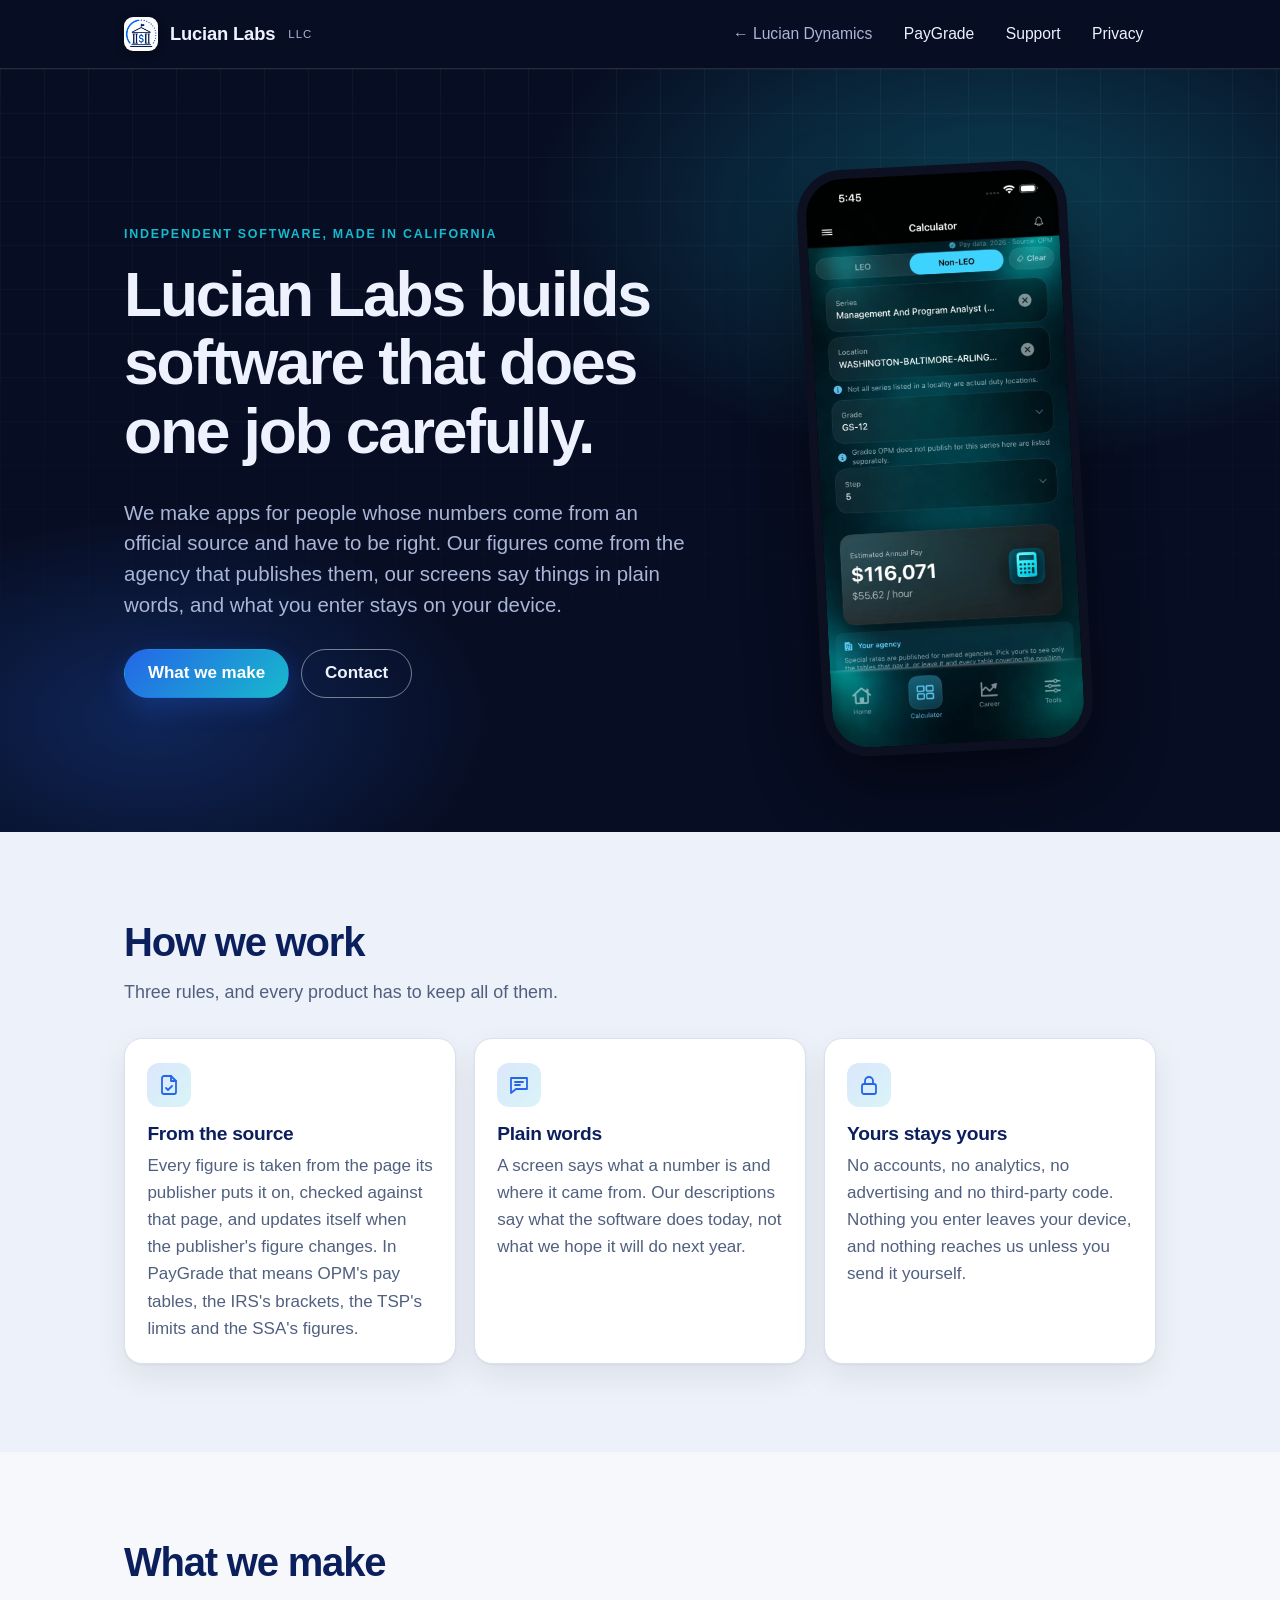
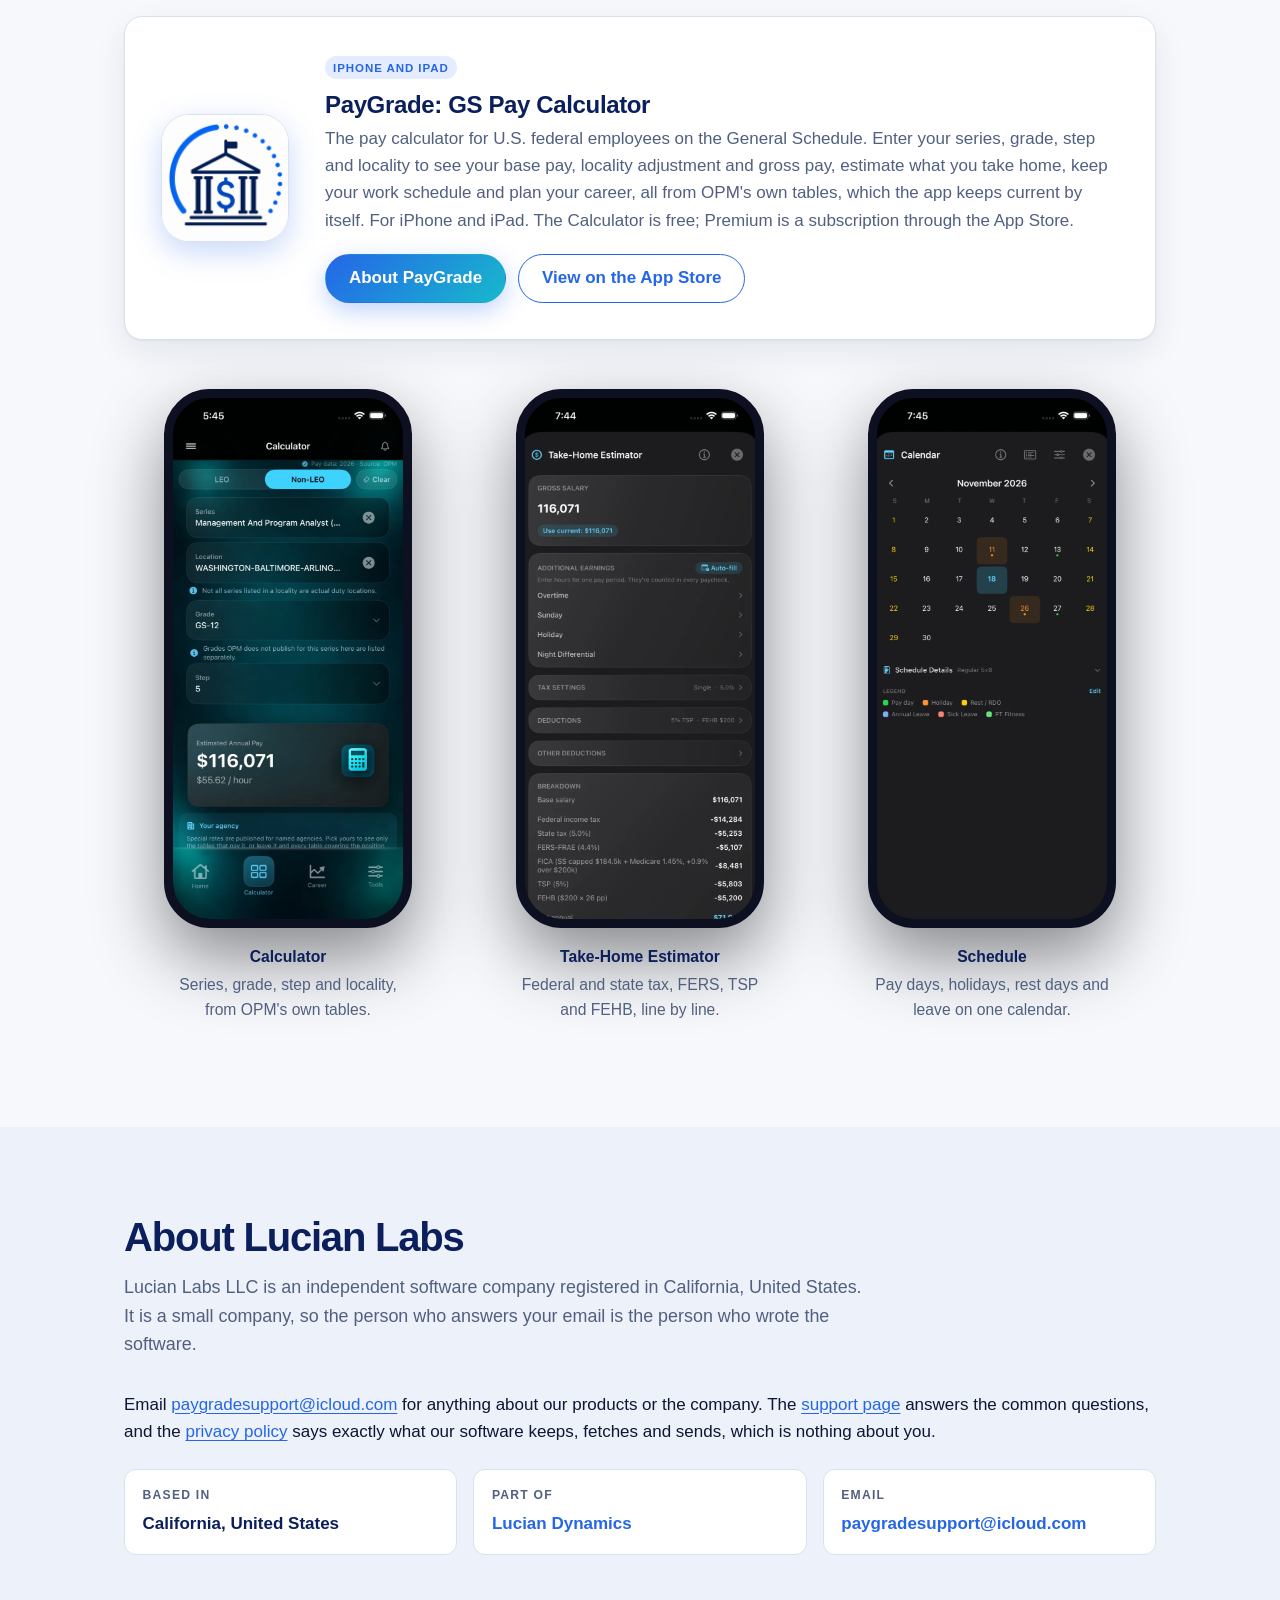
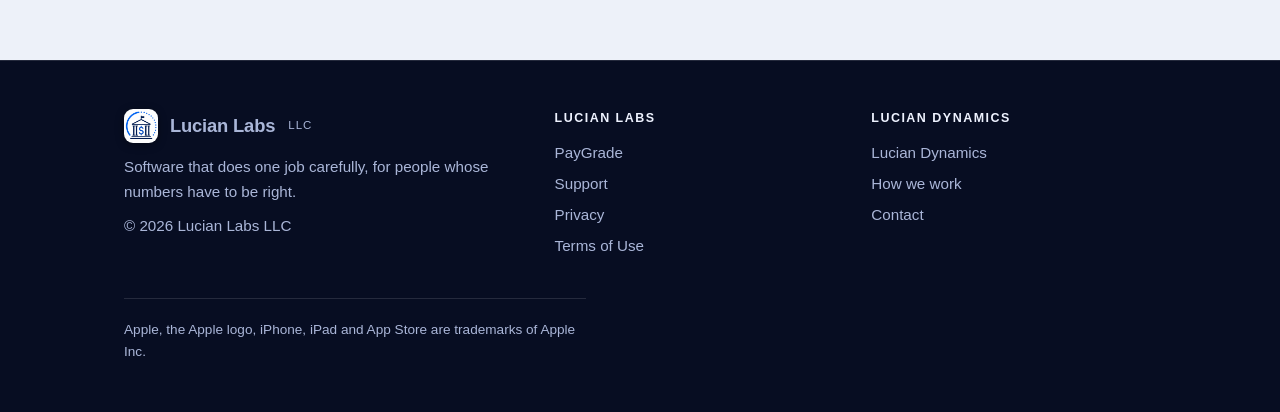
==== labs/index.html @ cf784f0d "The redesign, with the wording of the shipped app The site's new look from the PayGrade repository's" ====
<!doctype html>
<html lang="en">
<head>
<meta charset="utf-8">
<meta name="viewport" content="width=device-width, initial-scale=1">
<title>Lucian Labs LLC</title>
<meta name="description" content="Lucian Labs LLC is a small independent software company in California. It builds software that takes its figures from the source, says things in plain words, and keeps your data on your device. Its first app is PayGrade, the GS pay calculator for U.S. federal employees.">
<meta name="color-scheme" content="light dark">
<meta name="theme-color" content="#070d22">
<link rel="stylesheet" href="../site.css">
<link rel="icon" href="favicon-64.png" type="image/png" sizes="64x64">
<link rel="apple-touch-icon" href="apple-touch-icon.png">
</head>
<body>
<a class="skip" href="#main">Skip to content</a>

<header class="site-header">
  <div class="wrap">
    <a class="wordmark" href="./" aria-current="page">
      <img class="mark" src="paygrade-icon-512.png" width="34" height="34" alt="">
      Lucian Labs <small>LLC</small>
    </a>
    <nav class="site-nav" aria-label="Site">
      <a class="up" href="../">Lucian Dynamics</a>
      <a href="paygrade.html">PayGrade</a>
      <a href="support.html">Support</a>
      <a href="privacy.html">Privacy</a>
    </nav>
  </div>
</header>

<main id="main">

  <section class="band hero">
    <div class="wrap split">
      <div>
        <span class="eyebrow">Independent software, made in California</span>
        <h1>Lucian Labs builds software that does one job carefully.</h1>
        <p class="lead">We make apps for people whose numbers come from an official source and have to be right. Our figures come from the agency that publishes them, our screens say things in plain words, and what you enter stays on your device.</p>
        <div class="actions">
          <a class="button" href="#products">What we make</a>
          <a class="button secondary" href="#contact">Contact</a>
        </div>
      </div>
      <div class="visual">
        <div class="phone"><img src="shots/calculator.webp" width="720" height="1564" alt="PayGrade's Calculator on an iPhone: a Management and Program Analyst position, GS-12 step 5, in the Washington-Baltimore-Arlington locality, with an estimated annual pay of $116,071 and $55.62 an hour."></div>
      </div>
    </div>
  </section>

  <section class="section alt" id="how">
    <div class="wrap">
      <div class="section-head">
        <h2>How we work</h2>
        <p>Three rules, and every product has to keep all of them.</p>
      </div>
      <div class="grid three">
        <article class="card">
          <div class="icon"><svg viewBox="0 0 24 24" aria-hidden="true"><path d="M14 3H7a2 2 0 0 0-2 2v14a2 2 0 0 0 2 2h10a2 2 0 0 0 2-2V8z"/><path d="M14 3v5h5"/><path d="m9 15 2 2 4-4"/></svg></div>
          <h3>From the source</h3>
          <p>Every figure is taken from the page its publisher puts it on, checked against that page, and updates itself when the publisher's figure changes. In PayGrade that means OPM's pay tables, the IRS's brackets, the TSP's limits and the SSA's figures.</p>
        </article>
        <article class="card">
          <div class="icon"><svg viewBox="0 0 24 24" aria-hidden="true"><path d="M4 5h16v11H9l-5 4z"/><path d="M8 9h8M8 12h5"/></svg></div>
          <h3>Plain words</h3>
          <p>A screen says what a number is and where it came from. Our descriptions say what the software does today, not what we hope it will do next year.</p>
        </article>
        <article class="card">
          <div class="icon"><svg viewBox="0 0 24 24" aria-hidden="true"><rect x="5" y="11" width="14" height="10" rx="2"/><path d="M8 11V8a4 4 0 0 1 8 0v3"/></svg></div>
          <h3>Yours stays yours</h3>
          <p>No accounts, no analytics, no advertising and no third-party code. Nothing you enter leaves your device, and nothing reaches us unless you send it yourself.</p>
        </article>
      </div>
    </div>
  </section>

  <section class="section" id="products">
    <div class="wrap">
      <div class="section-head">
        <h2>What we make</h2>
      </div>
      <article class="product">
        <img src="paygrade-icon-512.png" width="128" height="128" alt="The PayGrade app icon: a columned building with a dollar sign inside a blue arc.">
        <div>
          <span class="tag">iPhone and iPad</span>
          <h3>PayGrade: GS Pay Calculator</h3>
          <p>The pay calculator for U.S. federal employees on the General Schedule. Enter your series, grade, step and locality to see your base pay, locality adjustment and gross pay, estimate what you take home, keep your work schedule and plan your career, all from OPM's own tables, which the app keeps current by itself. For iPhone and iPad. The Calculator is free; Premium is a subscription through the App Store.</p>
          <div class="actions">
            <a class="button" href="paygrade.html">About PayGrade</a>
            <a class="button secondary" href="https://apps.apple.com/app/id6770016239">View on the App Store</a>
          </div>
        </div>
      </article>
      <div class="gallery">
        <figure class="shot">
          <div class="phone"><img src="shots/calculator.webp" width="720" height="1564" loading="lazy" alt="The Calculator screen: series, location, grade and step, and the estimated annual pay."></div>
          <figcaption><b>Calculator</b> Series, grade, step and locality, from OPM's own tables.</figcaption>
        </figure>
        <figure class="shot">
          <div class="phone"><img src="shots/takehome.webp" width="720" height="1564" loading="lazy" alt="The Take-Home Estimator: gross salary, additional earnings, tax settings, deductions and the breakdown of federal tax, state tax, FERS, FICA, TSP and FEHB."></div>
          <figcaption><b>Take-Home Estimator</b> Federal and state tax, FERS, TSP and FEHB, line by line.</figcaption>
        </figure>
        <figure class="shot">
          <div class="phone"><img src="shots/schedule.webp" width="720" height="1564" loading="lazy" alt="The Schedule calendar for November 2026 with pay days, holidays and rest days marked, and the legend below it."></div>
          <figcaption><b>Schedule</b> Pay days, holidays, rest days and leave on one calendar.</figcaption>
        </figure>
      </div>
    </div>
  </section>

  <section class="section alt" id="contact">
    <div class="wrap">
      <div class="section-head">
        <h2>About Lucian Labs</h2>
        <p>Lucian Labs LLC is an independent software company registered in California, United States. It is a small company, so the person who answers your email is the person who wrote the software.</p>
      </div>
      <p>Email <a href="mailto:paygradesupport@icloud.com">paygradesupport@icloud.com</a> for anything about our products or the company. The <a href="support.html">support page</a> answers the common questions, and the <a href="privacy.html">privacy policy</a> says exactly what our software keeps, fetches and sends, which is nothing about you.</p>
      <dl class="facts">
        <div><dt>Based in</dt><dd>California, United States</dd></div>
        <div><dt>Part of</dt><dd><a href="../">Lucian Dynamics</a></dd></div>
        <div><dt>Email</dt><dd><a href="mailto:paygradesupport@icloud.com">paygradesupport@icloud.com</a></dd></div>
      </dl>
    </div>
  </section>

</main>

<footer class="site-footer">
  <div class="wrap">
    <div class="cols">
      <div>
        <a class="wordmark" href="./">
          <img class="mark" src="paygrade-icon-512.png" width="34" height="34" alt="">
          Lucian Labs <small>LLC</small>
        </a>
        <p>Software that does one job carefully, for people whose numbers have to be right.</p>
        <p>© 2026 Lucian Labs LLC</p>
      </div>
      <div>
        <h4>Lucian Labs</h4>
        <nav aria-label="Lucian Labs">
          <a href="paygrade.html">PayGrade</a>
          <a href="support.html">Support</a>
          <a href="privacy.html">Privacy</a>
          <a href="https://sites.google.com/view/paygrade-terms">Terms of Use</a>
        </nav>
      </div>
      <div>
        <h4>Lucian Dynamics</h4>
        <nav aria-label="Lucian Dynamics">
          <a href="../">Lucian Dynamics</a>
          <a href="../#how">How we work</a>
          <a href="../#contact">Contact</a>
        </nav>
      </div>
    </div>
    <p class="legal">Apple, the Apple logo, iPhone, iPad and App Store are trademarks of Apple Inc.</p>
  </div>
</footer>
</body>
</html>
---- site.css ----
/* Lucian Dynamics / Lucian Labs LLC — the one stylesheet for the whole site:
   the Lucian Dynamics page at the root and the Lucian Labs pages under labs/.

   Plain CSS, no build step, no scripts, no fonts or anything else loaded from
   another server (the privacy page promises that). The look follows the app:
   deep navy with a teal glow for the brand band, clean cool-white pages below
   it, the same navy and electric blue as the PayGrade icon for the accents.
   Light and dark through prefers-color-scheme; the brand band is dark in both. */

:root {
  color-scheme: light dark;
  --bg: #f6f8fc;
  --bg-2: #edf1f9;
  --card: #ffffff;
  --ink: #0d1733;
  --ink-2: #51607f;
  --line: #d9e1ef;
  --brand: #0b1f5c;
  --accent: #2566e8;
  --accent-2: #17b9cc;
  --accent-ink: #ffffff;
  --band: #070d22;
  --band-ink: #eef2ff;
  --band-muted: #aab6d8;
  --band-line: rgba(255, 255, 255, .12);
  --shadow: 0 1px 2px rgba(13, 23, 51, .05), 0 12px 32px rgba(13, 23, 51, .08);
  --shadow-lift: 0 2px 4px rgba(13, 23, 51, .06), 0 22px 48px rgba(13, 23, 51, .14);
  --max: 68rem;
  --radius: 18px;
  --radius-s: 12px;
}

@media (prefers-color-scheme: dark) {
  :root {
    --bg: #070b19;
    --bg-2: #0d1328;
    --card: #111a33;
    --ink: #e8edf9;
    --ink-2: #a6b1cf;
    --line: #223052;
    --brand: #e6ecff;
    --accent: #7fb0ff;
    --accent-2: #3fd8ea;
    --accent-ink: #061030;
    --shadow: none;
    --shadow-lift: 0 22px 48px rgba(0, 0, 0, .45);
  }
}

*, *::before, *::after { box-sizing: border-box; }

html { -webkit-text-size-adjust: 100%; }

body {
  margin: 0;
  background: var(--bg);
  color: var(--ink);
  font: 17px/1.6 -apple-system, BlinkMacSystemFont, "SF Pro Text", "Segoe UI", Roboto, Helvetica, Arial, sans-serif;
  font-variant-numeric: tabular-nums;
}

a { color: var(--accent); text-decoration-thickness: 1px; text-underline-offset: 3px; }
a:hover { text-decoration-thickness: 2px; }
:focus-visible { outline: 3px solid var(--accent-2); outline-offset: 3px; border-radius: 4px; }

img, svg { max-width: 100%; height: auto; display: block; }

h1, h2, h3 { color: var(--brand); line-height: 1.1; margin: 0 0 .5em; text-wrap: balance; }
h1 { font-size: clamp(2.3rem, 5.6vw, 3.9rem); font-weight: 800; letter-spacing: -0.035em; }
h2 { font-size: clamp(1.7rem, 3.6vw, 2.5rem); font-weight: 800; letter-spacing: -0.03em; }
h3 { font-size: 1.2rem; font-weight: 700; letter-spacing: -0.015em; }
p, ul, ol { margin: 0 0 1em; }
ul, ol { padding-left: 1.25em; }
li + li { margin-top: .4em; }

.wrap { max-width: var(--max); margin: 0 auto; padding-left: max(16px, env(safe-area-inset-left, 0px)); padding-right: max(16px, env(safe-area-inset-right, 0px)); }
@media (min-width: 760px) { .wrap { padding-left: 28px; padding-right: 28px; } }

.skip {
  position: absolute; left: -999px; top: 8px; z-index: 20;
  background: var(--accent); color: var(--accent-ink); padding: .5em .9em; border-radius: 8px;
}
.skip:focus { left: 16px; }

/* ---------- Header: the mark, the wordmark, the nav ---------- */
.site-header {
  background: var(--band); color: var(--band-ink);
  border-bottom: 1px solid var(--band-line);
}
/* Sticky only where it fits on one line; on a phone it wraps to three rows
   and would eat a third of the screen. */
@media (min-width: 760px) { .site-header { position: sticky; top: 0; z-index: 10; } }
.site-header .wrap {
  display: flex; align-items: center; justify-content: space-between; flex-wrap: wrap;
  gap: .5rem 1.5rem; min-height: 68px; padding-top: 10px; padding-bottom: 10px;
}
.wordmark {
  display: inline-flex; align-items: center; gap: .65em;
  color: var(--band-ink); text-decoration: none; font-weight: 700; font-size: 1.15rem; letter-spacing: -0.01em;
}
.wordmark .mark { width: 34px; height: 34px; flex: none; border-radius: 9px; box-shadow: 0 2px 8px rgba(0, 0, 0, .35); }
.wordmark small { font-weight: 500; font-size: .72rem; color: var(--band-muted); letter-spacing: .08em; text-transform: uppercase; margin-left: .1em; }
.site-nav { display: flex; flex-wrap: wrap; gap: .25rem .4rem; }
.site-nav a {
  color: var(--band-ink); text-decoration: none; font-weight: 500; font-size: .98rem;
  padding: .4em .8em; border-radius: 999px;
}
.site-nav a:hover { background: rgba(255, 255, 255, .08); }
.site-nav a[aria-current="page"] { background: rgba(255, 255, 255, .12); }
/* The way back up from the Lucian Labs pages to the Lucian Dynamics page:
   first in the nav, muted, with an arrow so it reads as "up", not a page. */
.site-nav a.up { color: var(--band-muted); }
.site-nav a.up::before { content: "\2190\00a0"; }
.site-nav a.up:hover { color: var(--band-ink); }

/* ---------- The brand band: hero and page headers ---------- */
.band {
  position: relative; overflow: hidden; isolation: isolate;
  background:
    radial-gradient(60% 55% at 78% 18%, rgba(23, 185, 204, .30), transparent 62%),
    radial-gradient(45% 45% at 12% 85%, rgba(37, 102, 232, .28), transparent 60%),
    var(--band);
  color: var(--band-ink);
}
/* A fine engineering grid, fading towards the bottom, so the band reads as a
   drafting surface rather than a flat colour. */
.band::before {
  content: ""; position: absolute; inset: 0; z-index: -1; pointer-events: none;
  background-image:
    linear-gradient(rgba(255, 255, 255, .045) 1px, transparent 1px),
    linear-gradient(90deg, rgba(255, 255, 255, .045) 1px, transparent 1px);
  background-size: 44px 44px;
  -webkit-mask-image: linear-gradient(to bottom, rgba(0, 0, 0, .9), transparent 92%);
  mask-image: linear-gradient(to bottom, rgba(0, 0, 0, .9), transparent 92%);
}
.band h1, .band h2 { color: var(--band-ink); }
.band .eyebrow { color: var(--accent-2); }
.band p.lead { color: var(--band-muted); }
.band a:not(.button) { color: var(--band-ink); }

.hero { padding: clamp(3rem, 8vw, 6rem) 0 clamp(2.5rem, 7vw, 5rem); }
.hero .wrap { display: grid; gap: 2.5rem; align-items: center; }
@media (min-width: 860px) { .hero .wrap.split { grid-template-columns: minmax(0, 1.15fr) minmax(0, .85fr); } }
.hero h1 { max-width: 14em; }
.hero p.lead { font-size: clamp(1.1rem, 1.6vw, 1.3rem); max-width: 34em; line-height: 1.5; }
.hero .visual { justify-self: center; width: 100%; max-width: 420px; }

.eyebrow {
  display: inline-block; font-size: .78rem; font-weight: 700; letter-spacing: .14em; text-transform: uppercase;
  color: var(--accent); margin-bottom: 1rem;
}

/* A page header for the long-form pages: title and dateline on the band. */
.page-head { padding: clamp(2.5rem, 6vw, 4rem) 0 clamp(2rem, 5vw, 3rem); }
.page-head h1 { margin-bottom: .3em; }
.page-head .dateline { color: var(--band-muted); margin: 0; font-size: 1.05rem; }

/* ---------- Buttons ---------- */
.actions { display: flex; flex-wrap: wrap; gap: .75rem; margin-top: 1.75rem; }
.button {
  display: inline-flex; align-items: center; gap: .5em;
  padding: .8em 1.35em; border-radius: 999px; font-weight: 600; text-decoration: none; line-height: 1.2;
  background: linear-gradient(135deg, var(--accent), var(--accent-2)); color: #ffffff; border: 1px solid transparent;
  box-shadow: 0 8px 24px rgba(37, 102, 232, .28);
}
.button:hover { filter: brightness(1.07); }
.button.secondary { background: transparent; color: var(--accent); border-color: currentColor; box-shadow: none; }
.band .button.secondary { color: var(--band-ink); border-color: rgba(255, 255, 255, .45); }
.band .button.secondary:hover { background: rgba(255, 255, 255, .08); }
@media (prefers-color-scheme: dark) {
  .button { color: #061030; }
}

/* ---------- Sections ---------- */
.section { padding: clamp(3rem, 7vw, 5.5rem) 0; }
.section.alt { background: var(--bg-2); }
.section > .wrap > p.intro { color: var(--ink-2); max-width: 40em; font-size: 1.12rem; margin-bottom: 0; }
.section-head { max-width: 44em; margin-bottom: 2rem; }
.section-head h2 { margin-bottom: .35em; }
.section-head p { color: var(--ink-2); font-size: 1.12rem; margin: 0; }

.grid { display: grid; gap: 1.1rem; margin-top: 2rem; }
@media (min-width: 640px) { .grid { grid-template-columns: repeat(2, minmax(0, 1fr)); } }
/* Four feature cards carry long lists, so they sit two by two until the
   screen is wide enough for four columns of readable text. */
@media (min-width: 1280px) { .grid.four { grid-template-columns: repeat(4, minmax(0, 1fr)); } }
@media (min-width: 900px) { .grid.three { grid-template-columns: repeat(3, minmax(0, 1fr)); } }

.card {
  min-width: 0;
  background: var(--card); border: 1px solid var(--line); border-radius: var(--radius);
  padding: 1.5rem 1.4rem 1.3rem; box-shadow: var(--shadow);
}
@media (prefers-reduced-motion: no-preference) {
  .card, .product, .shot { transition: transform .25s ease, box-shadow .25s ease; }
  .card:hover { transform: translateY(-3px); box-shadow: var(--shadow-lift); }
}
.card h3 { margin-bottom: .45rem; }
.card p:last-child { margin-bottom: 0; color: var(--ink-2); }
.card ul { margin-bottom: 0; color: var(--ink-2); padding-left: 1.1em; }
.card .tag, .product .tag {
  display: inline-block; font-size: .72rem; font-weight: 700; letter-spacing: .08em; text-transform: uppercase;
  color: var(--accent); background: color-mix(in srgb, var(--accent) 12%, transparent);
  border-radius: 999px; padding: .2em .7em; margin-bottom: .8rem;
}
/* An icon in a tinted square at the top of a card. */
.icon {
  width: 44px; height: 44px; border-radius: 12px; display: grid; place-items: center; margin-bottom: 1rem;
  background: linear-gradient(135deg, color-mix(in srgb, var(--accent) 16%, transparent), color-mix(in srgb, var(--accent-2) 16%, transparent));
  color: var(--accent);
}
.icon svg { width: 24px; height: 24px; stroke: currentColor; fill: none; stroke-width: 1.8; stroke-linecap: round; stroke-linejoin: round; }

/* A line of the company, or a product, as a card */
.product {
  display: grid; gap: 1.5rem; align-items: center; margin-top: 2rem;
  background: var(--card); border: 1px solid var(--line); border-radius: var(--radius);
  padding: clamp(1.5rem, 3vw, 2.25rem); box-shadow: var(--shadow);
}
@media (min-width: 700px) { .product { grid-template-columns: auto minmax(0, 1fr); gap: 2.25rem; } }
.product > img, .product .mark-lg {
  width: 128px; height: 128px; border-radius: 28px; justify-self: center;
  box-shadow: 0 10px 30px rgba(37, 102, 232, .25);
}
.product > img { border: 1px solid var(--line); }
.product .mark-lg { display: grid; place-items: center; background: var(--brand); color: var(--bg); }
.product .mark-lg svg { width: 72px; height: 72px; }
.product h3 { font-size: 1.5rem; margin-bottom: .4rem; }
.product p { color: var(--ink-2); }
.product .actions { margin-top: 1.25rem; }

.two { display: grid; gap: 1.1rem; margin-top: 2rem; }
@media (min-width: 760px) { .two { grid-template-columns: 1fr 1fr; } }
/* Lists that read as checked points */
.checks { list-style: none; padding: 0; margin: 0; }
.checks li { position: relative; padding-left: 1.7em; }
.checks li::before {
  content: ""; position: absolute; left: 0; top: .42em; width: 1.05em; height: 1.05em; border-radius: 50%;
  background: color-mix(in srgb, var(--accent-2) 22%, transparent);
  -webkit-mask: none;
}
.checks li::after {
  content: ""; position: absolute; left: .3em; top: .62em; width: .4em; height: .22em;
  border-left: 2px solid var(--accent); border-bottom: 2px solid var(--accent); transform: rotate(-45deg);
}

.note {
  border-left: 3px solid var(--accent-2); padding: .8rem 1.1rem; background: var(--card);
  border: 1px solid var(--line); border-left-width: 3px; border-left-color: var(--accent-2);
  border-radius: var(--radius-s); color: var(--ink-2); margin: 1.5rem 0 0;
}

/* ---------- The phone frames and the screenshot gallery ---------- */
.phone {
  width: 100%; max-width: 300px; aspect-ratio: 1320 / 2868; margin: 0 auto;
  border-radius: 46px; border: 9px solid #0c1020; background: #000; overflow: hidden;
  box-shadow: 0 30px 70px rgba(0, 0, 0, .45), inset 0 0 0 1px rgba(255, 255, 255, .08);
}
.phone img { width: 100%; height: 100%; object-fit: cover; object-position: top; }
.hero .phone { max-width: 270px; }
@media (min-width: 860px) { .hero .phone { transform: rotate(-3deg); } }
.hero .app-icon { width: 72px; height: 72px; border-radius: 16px; margin-bottom: 1.25rem; box-shadow: 0 10px 30px rgba(0, 0, 0, .35); }
.gallery { display: grid; gap: 1.5rem; margin-top: 2rem; }
@media (min-width: 700px) { .gallery { grid-template-columns: repeat(3, minmax(0, 1fr)); } }
.shot { text-align: center; }
.shot .phone { max-width: 260px; }
.shot figcaption { margin-top: 1rem; color: var(--ink-2); font-size: .98rem; }
.shot figcaption b { display: block; color: var(--brand); font-weight: 700; margin-bottom: .15rem; }

/* The orbit drawing on the Lucian Dynamics page. */
.orbit { width: 100%; max-width: 380px; margin: 0 auto; }
@media (prefers-reduced-motion: no-preference) {
  .orbit .spin { transform-origin: 160px 160px; animation: spin 90s linear infinite; }
  .orbit .spin-2 { transform-origin: 160px 160px; animation: spin 140s linear infinite reverse; }
  @keyframes spin { to { transform: rotate(360deg); } }
}

/* A row of plain facts (the About block). */
.facts { display: grid; gap: 1rem; margin-top: 1.5rem; }
@media (min-width: 640px) { .facts { grid-template-columns: repeat(3, minmax(0, 1fr)); } }
.facts div { background: var(--card); border: 1px solid var(--line); border-radius: var(--radius-s); padding: 1rem 1.1rem; min-width: 0; }
.facts dt { font-size: .76rem; font-weight: 700; letter-spacing: .1em; text-transform: uppercase; color: var(--ink-2); }
.facts dd { margin: .3rem 0 0; font-weight: 600; color: var(--brand); overflow-wrap: anywhere; }
.facts dd a { color: var(--accent); text-decoration: none; }
.facts dd a:hover { text-decoration: underline; }

/* A closing call to action on the band. */
.cta { padding: clamp(3rem, 7vw, 5rem) 0; text-align: center; }
.cta h2 { max-width: 18em; margin: 0 auto .5em; }
.cta p { color: var(--band-muted); max-width: 36em; margin: 0 auto; font-size: 1.1rem; }
.cta .actions { justify-content: center; }

/* ---------- Long-form pages ---------- */
.prose { max-width: 46em; padding-top: clamp(2rem, 5vw, 3.5rem); padding-bottom: clamp(2.5rem, 6vw, 4.5rem); }
.prose > p:first-child { font-size: 1.08rem; }
.prose h2 { font-size: 1.45rem; margin-top: 2.5rem; padding-top: 1.75rem; border-top: 1px solid var(--line); }
.prose h3 { margin-top: 1.5rem; }
.prose summary { cursor: pointer; font-weight: 600; color: var(--brand); padding: .6em 2em .6em 0; position: relative; list-style: none; }
.prose summary::-webkit-details-marker { display: none; }
.prose summary::after {
  content: ""; position: absolute; right: .4em; top: 50%; width: .55em; height: .55em;
  border-right: 2px solid var(--accent); border-bottom: 2px solid var(--accent);
  transform: translateY(-70%) rotate(45deg); transition: transform .2s ease;
}
.prose details[open] summary::after { transform: translateY(-30%) rotate(225deg); }
.prose details { border-bottom: 1px solid var(--line); padding: .15em 0 .5em; }
.prose details p { color: var(--ink-2); }
.prose details p:last-child { margin-bottom: .5em; }
.prose code { font-size: .92em; background: var(--bg-2); padding: .1em .35em; border-radius: 6px; }
.prose ul li, .prose ol li { color: var(--ink); }
.toc {
  background: var(--card); border: 1px solid var(--line); border-radius: var(--radius); box-shadow: var(--shadow);
  padding: 1.1rem 1.4rem 1.1rem 2.5rem; margin: 0 0 2rem; column-gap: 2rem;
}
@media (min-width: 640px) { .toc { columns: 2; } }
.toc li { break-inside: avoid; margin: 0 0 .3em; }
.toc a { text-decoration: none; }
.toc a:hover { text-decoration: underline; }

/* ---------- Footer ---------- */
.site-footer { background: var(--band); color: var(--band-muted); padding: 3rem 0 2.5rem; font-size: .95rem; border-top: 1px solid var(--band-line); }
.site-footer .cols { display: grid; gap: 2rem; }
@media (min-width: 760px) { .site-footer .cols { grid-template-columns: 1.4fr 1fr 1fr; } }
.site-footer h4 { color: var(--band-ink); font-size: .78rem; letter-spacing: .12em; text-transform: uppercase; margin: 0 0 .8rem; }
.site-footer nav { display: grid; gap: .4rem; }
.site-footer a { color: var(--band-muted); text-decoration: none; }
.site-footer a:hover { color: var(--band-ink); text-decoration: underline; }
.site-footer .wordmark { margin-bottom: .8rem; }
.site-footer p { margin: 0 0 .6rem; max-width: 34em; }
.site-footer .legal { margin-top: 2.5rem; padding-top: 1.25rem; border-top: 1px solid var(--band-line); font-size: .85rem; }

@media (prefers-reduced-motion: no-preference) {
  html { scroll-behavior: smooth; }
}
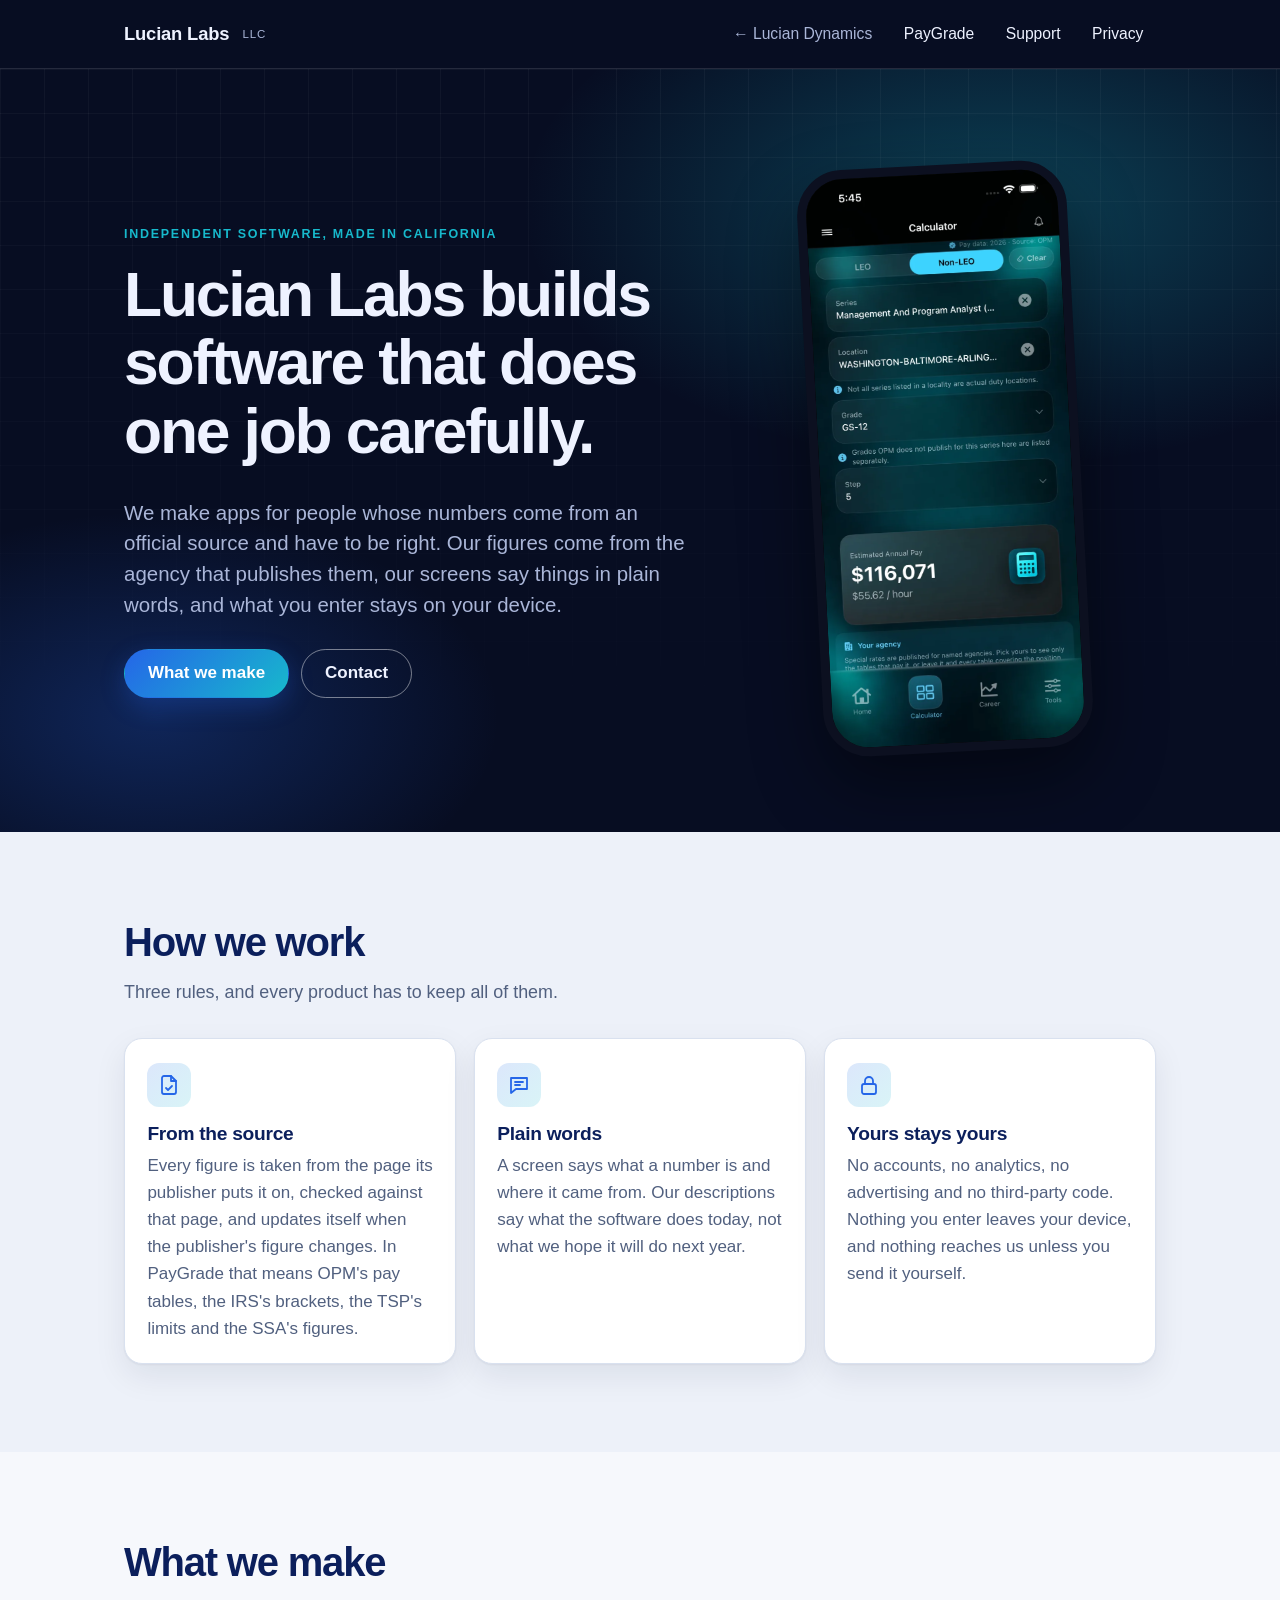
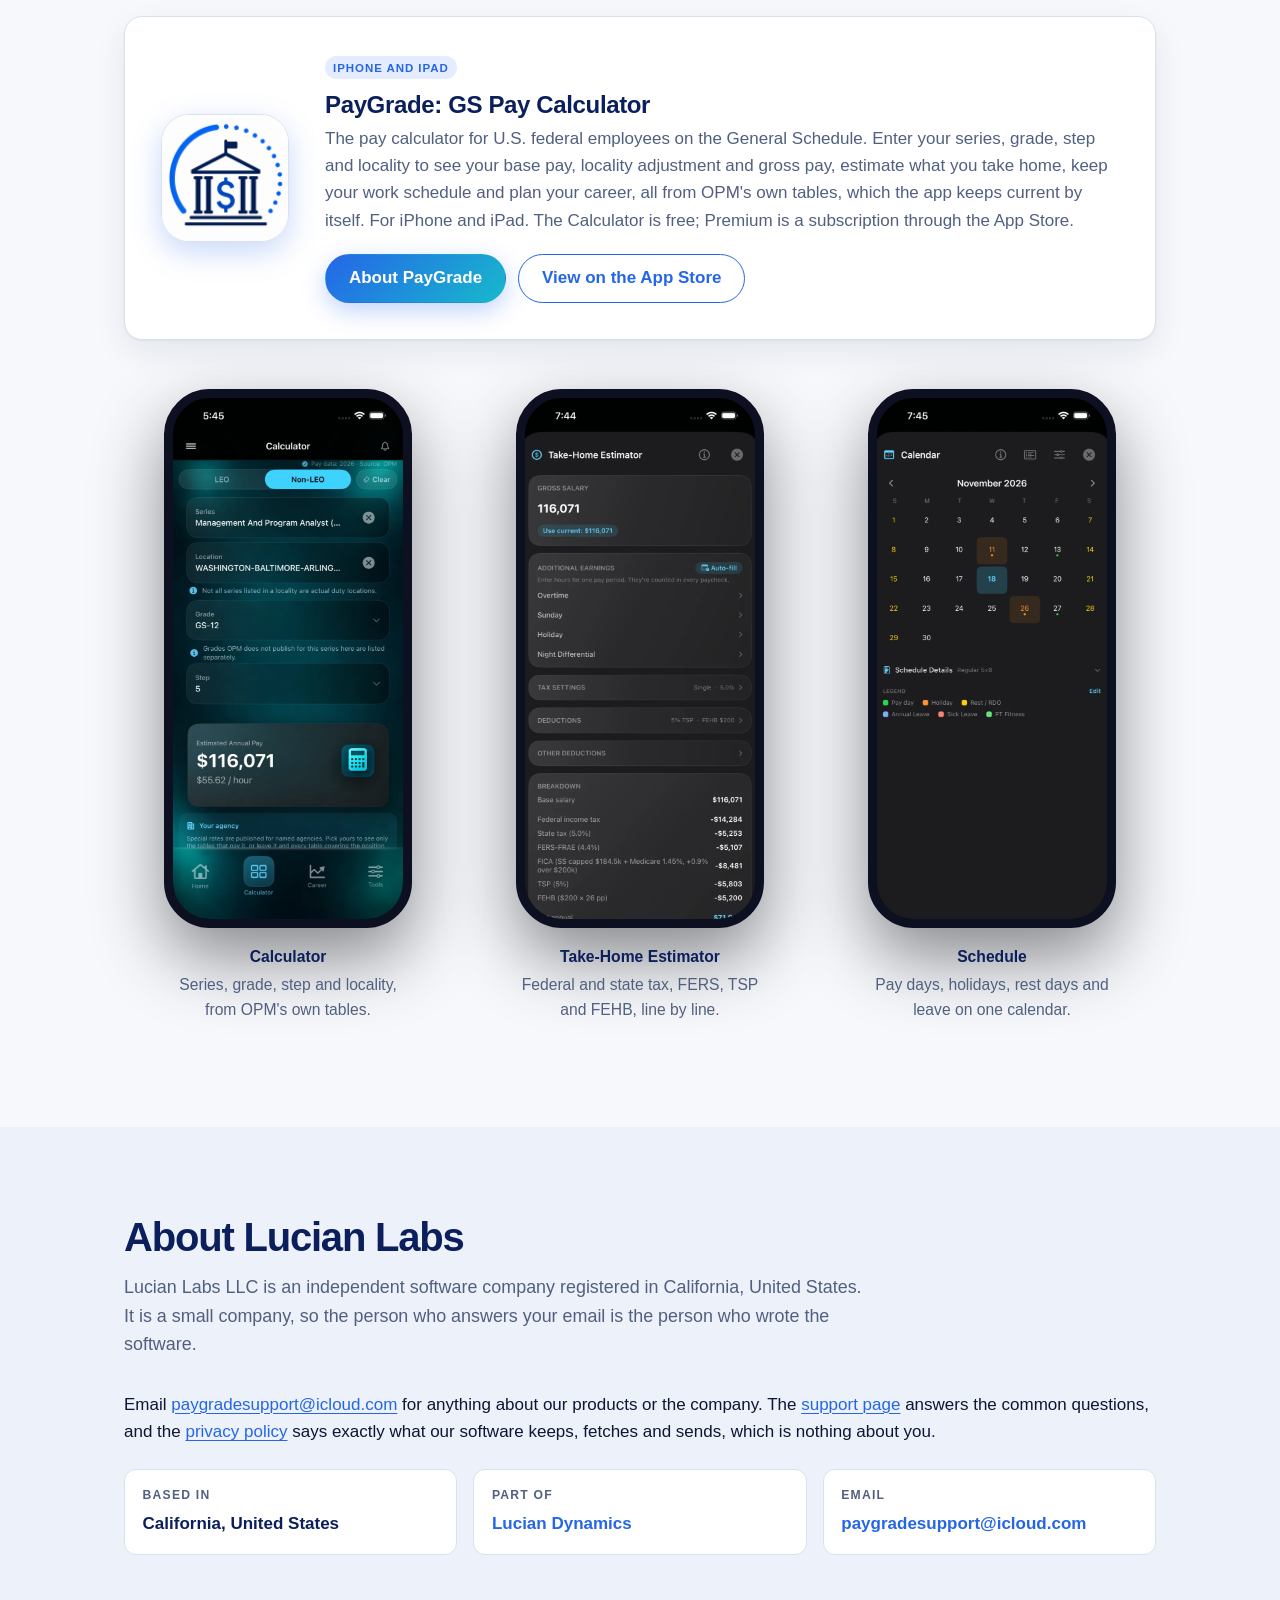
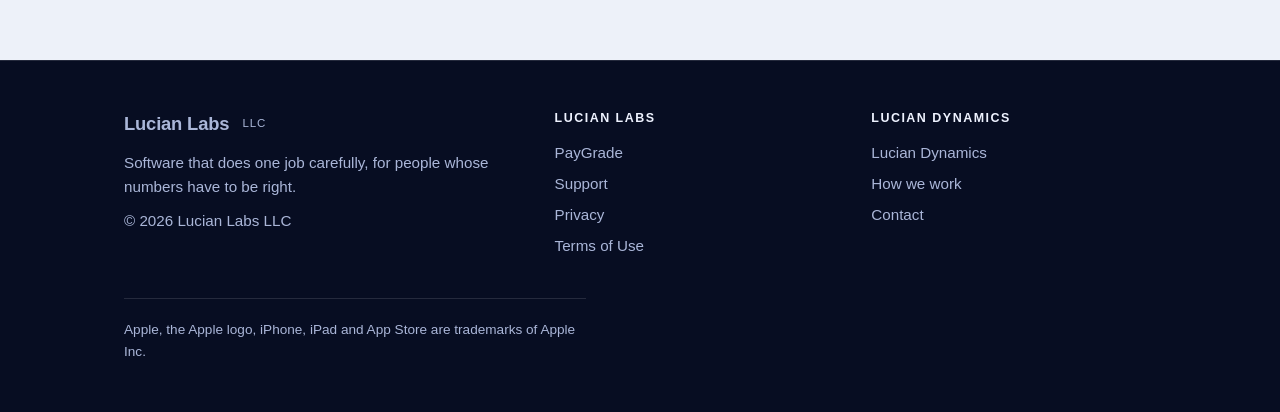
==== commit 34573868: "No site mark: the app icon only where the app is shown Headers and footers carry the wordmark text a" ====
--- a/labs/index.html
+++ b/labs/index.html
@@ -17,7 +17,6 @@
 <header class="site-header">
   <div class="wrap">
     <a class="wordmark" href="./" aria-current="page">
-      <img class="mark" src="paygrade-icon-512.png" width="34" height="34" alt="">
       Lucian Labs <small>LLC</small>
     </a>
     <nav class="site-nav" aria-label="Site">
@@ -130,7 +129,6 @@
     <div class="cols">
       <div>
         <a class="wordmark" href="./">
-          <img class="mark" src="paygrade-icon-512.png" width="34" height="34" alt="">
           Lucian Labs <small>LLC</small>
         </a>
         <p>Software that does one job carefully, for people whose numbers have to be right.</p>
--- a/site.css
+++ b/site.css
@@ -223,8 +223,10 @@
   box-shadow: 0 10px 30px rgba(37, 102, 232, .25);
 }
 .product > img { border: 1px solid var(--line); }
-.product .mark-lg { display: grid; place-items: center; background: var(--brand); color: var(--bg); }
-.product .mark-lg svg { width: 72px; height: 72px; }
+.product .mark-lg {
+  display: grid; place-items: center; background: var(--brand); color: var(--bg);
+  font-weight: 800; font-size: 2.6rem; letter-spacing: -0.05em;
+}
 .product h3 { font-size: 1.5rem; margin-bottom: .4rem; }
 .product p { color: var(--ink-2); }
 .product .actions { margin-top: 1.25rem; }
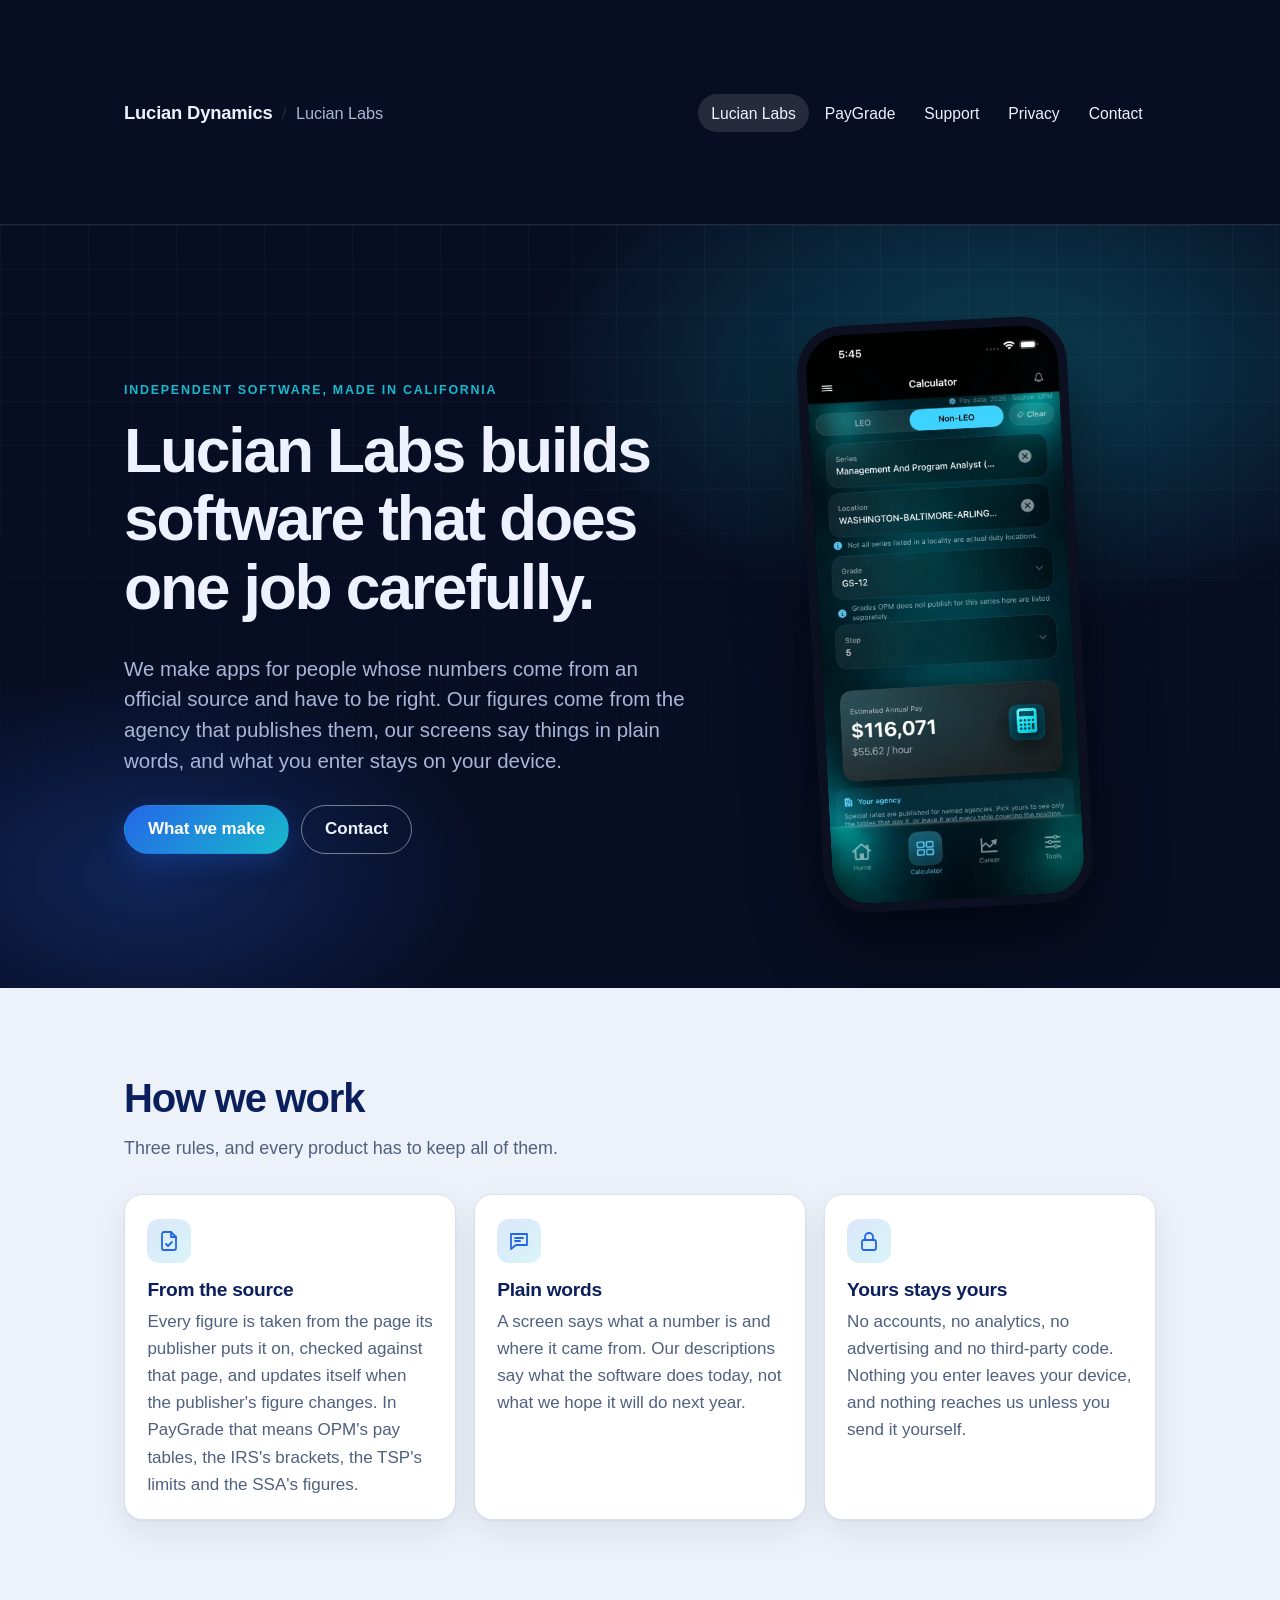
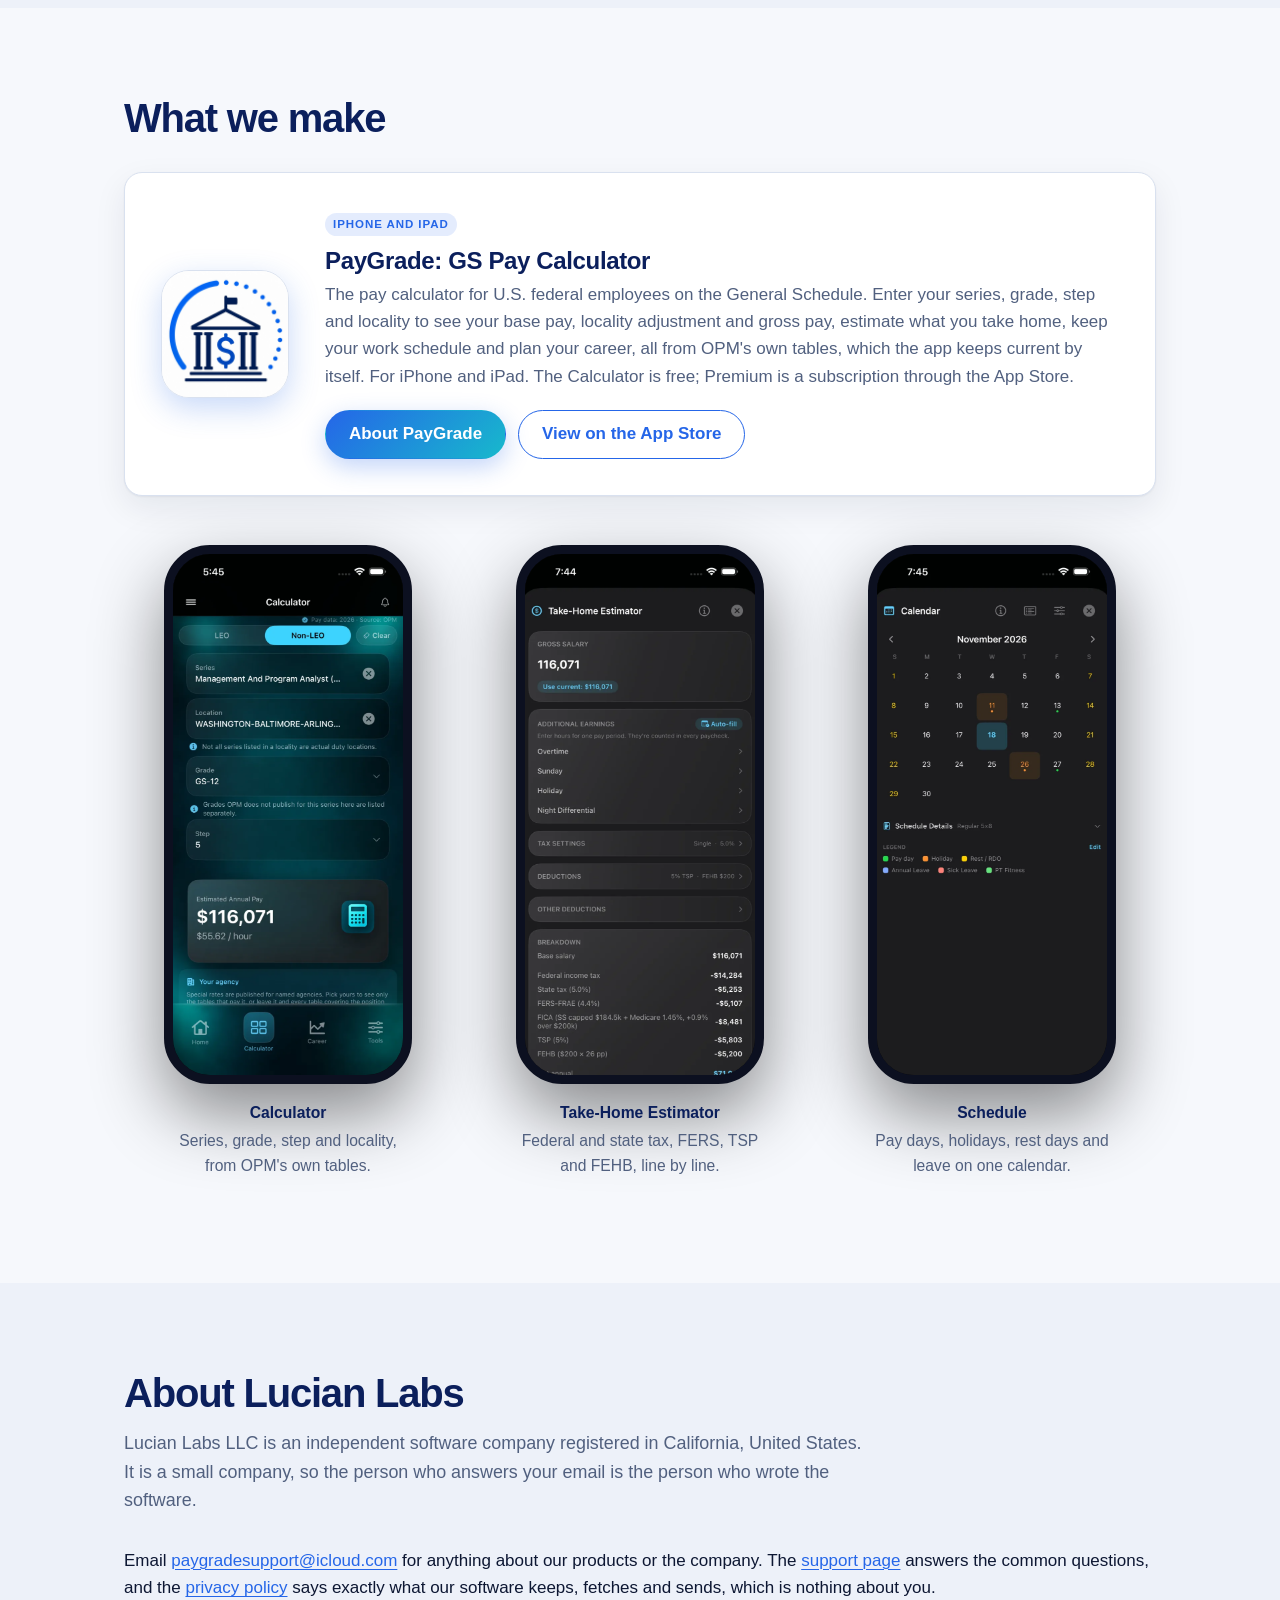
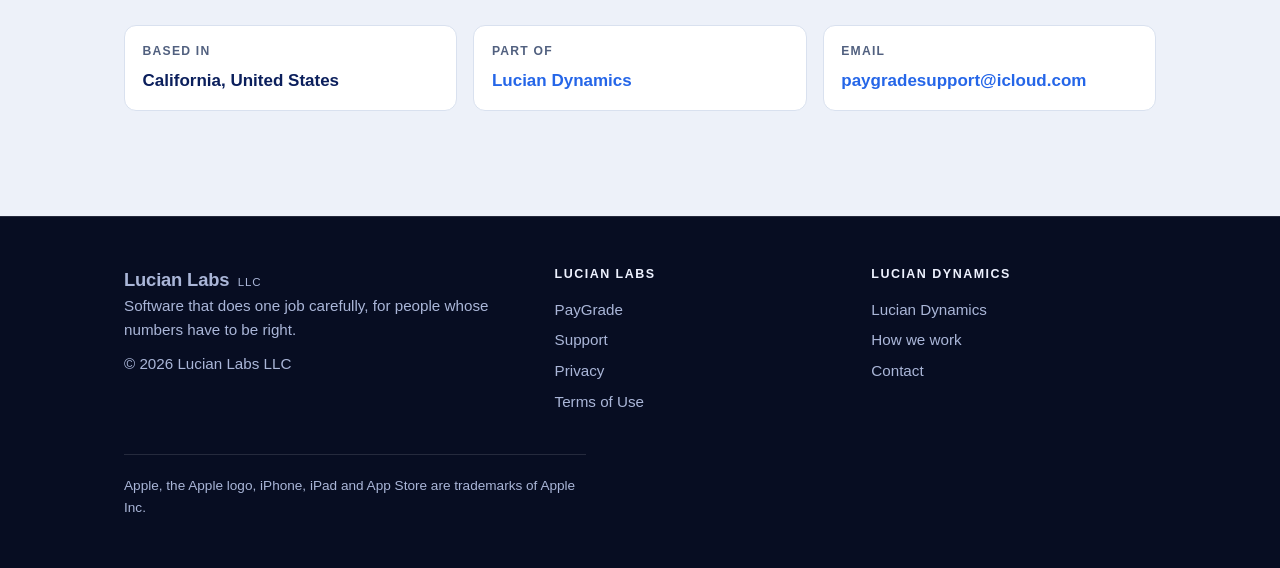
==== commit 344c91a8: "One header on every page The brand lockup "Lucian Dynamics", with a "/ Lucian Labs" crumb on the Lab" ====
--- a/labs/index.html
+++ b/labs/index.html
@@ -16,14 +16,17 @@
 
 <header class="site-header">
   <div class="wrap">
-    <a class="wordmark" href="./" aria-current="page">
-      Lucian Labs <small>LLC</small>
-    </a>
+    <div class="brand">
+      <a class="wordmark" href="../">Lucian Dynamics</a>
+      <span class="crumb" aria-hidden="true">/</span>
+      <span class="section">Lucian Labs</span>
+    </div>
     <nav class="site-nav" aria-label="Site">
-      <a class="up" href="../">Lucian Dynamics</a>
+      <a href="./" aria-current="page">Lucian Labs</a>
       <a href="paygrade.html">PayGrade</a>
       <a href="support.html">Support</a>
       <a href="privacy.html">Privacy</a>
+      <a href="../#contact">Contact</a>
     </nav>
   </div>
 </header>
--- a/site.css
+++ b/site.css
@@ -90,28 +90,43 @@
 /* Sticky only where it fits on one line; on a phone it wraps to three rows
    and would eat a third of the screen. */
 @media (min-width: 760px) { .site-header { position: sticky; top: 0; z-index: 10; } }
+/* The same header on every page: the company name, then on the Lucian Labs
+   pages a crumb naming the section, and one nav with the same five links.
+   On a phone it is two rows, the nav scrolling sideways instead of wrapping. */
 .site-header .wrap {
-  display: flex; align-items: center; justify-content: space-between; flex-wrap: wrap;
-  gap: .5rem 1.5rem; min-height: 68px; padding-top: 10px; padding-bottom: 10px;
-}
+  display: flex; flex-direction: column; align-items: stretch; gap: .25rem;
+  padding-top: 12px; padding-bottom: 10px;
+}
+@media (min-width: 760px) {
+  .site-header .wrap { flex-direction: row; align-items: center; justify-content: space-between; gap: 1.5rem; min-height: 68px; }
+}
+.brand { display: flex; align-items: baseline; gap: .55em; min-width: 0; white-space: nowrap; }
 .wordmark {
-  display: inline-flex; align-items: center; gap: .65em;
   color: var(--band-ink); text-decoration: none; font-weight: 700; font-size: 1.15rem; letter-spacing: -0.01em;
 }
-.wordmark .mark { width: 34px; height: 34px; flex: none; border-radius: 9px; box-shadow: 0 2px 8px rgba(0, 0, 0, .35); }
-.wordmark small { font-weight: 500; font-size: .72rem; color: var(--band-muted); letter-spacing: .08em; text-transform: uppercase; margin-left: .1em; }
-.site-nav { display: flex; flex-wrap: wrap; gap: .25rem .4rem; }
+.wordmark:hover { color: var(--accent-2); }
+.wordmark small { font-weight: 500; font-size: .72rem; color: var(--band-muted); letter-spacing: .08em; text-transform: uppercase; margin-left: .3em; }
+.brand .crumb { color: var(--band-line); font-weight: 300; }
+.brand .section { color: var(--band-muted); font-weight: 500; font-size: 1.02rem; letter-spacing: -0.005em; }
+.site-nav {
+  display: flex; flex-wrap: nowrap; gap: .15rem; overflow-x: auto; -webkit-overflow-scrolling: touch;
+  scrollbar-width: none; margin-left: -.8em; padding: .15rem .8em .15rem .8em;
+}
+.site-nav::-webkit-scrollbar { display: none; }
+/* A fade at the right edge says there is more to scroll to on a phone. */
+.site-nav {
+  -webkit-mask-image: linear-gradient(to right, #000 88%, transparent);
+  mask-image: linear-gradient(to right, #000 88%, transparent);
+}
+@media (min-width: 760px) {
+  .site-nav { margin-left: 0; padding: 0; overflow: visible; -webkit-mask-image: none; mask-image: none; }
+}
 .site-nav a {
-  color: var(--band-ink); text-decoration: none; font-weight: 500; font-size: .98rem;
-  padding: .4em .8em; border-radius: 999px;
+  flex: none; color: var(--band-ink); text-decoration: none; font-weight: 500; font-size: .98rem;
+  padding: .4em .85em; border-radius: 999px;
 }
 .site-nav a:hover { background: rgba(255, 255, 255, .08); }
 .site-nav a[aria-current="page"] { background: rgba(255, 255, 255, .12); }
-/* The way back up from the Lucian Labs pages to the Lucian Dynamics page:
-   first in the nav, muted, with an arrow so it reads as "up", not a page. */
-.site-nav a.up { color: var(--band-muted); }
-.site-nav a.up::before { content: "\2190\00a0"; }
-.site-nav a.up:hover { color: var(--band-ink); }
 
 /* ---------- The brand band: hero and page headers ---------- */
 .band {
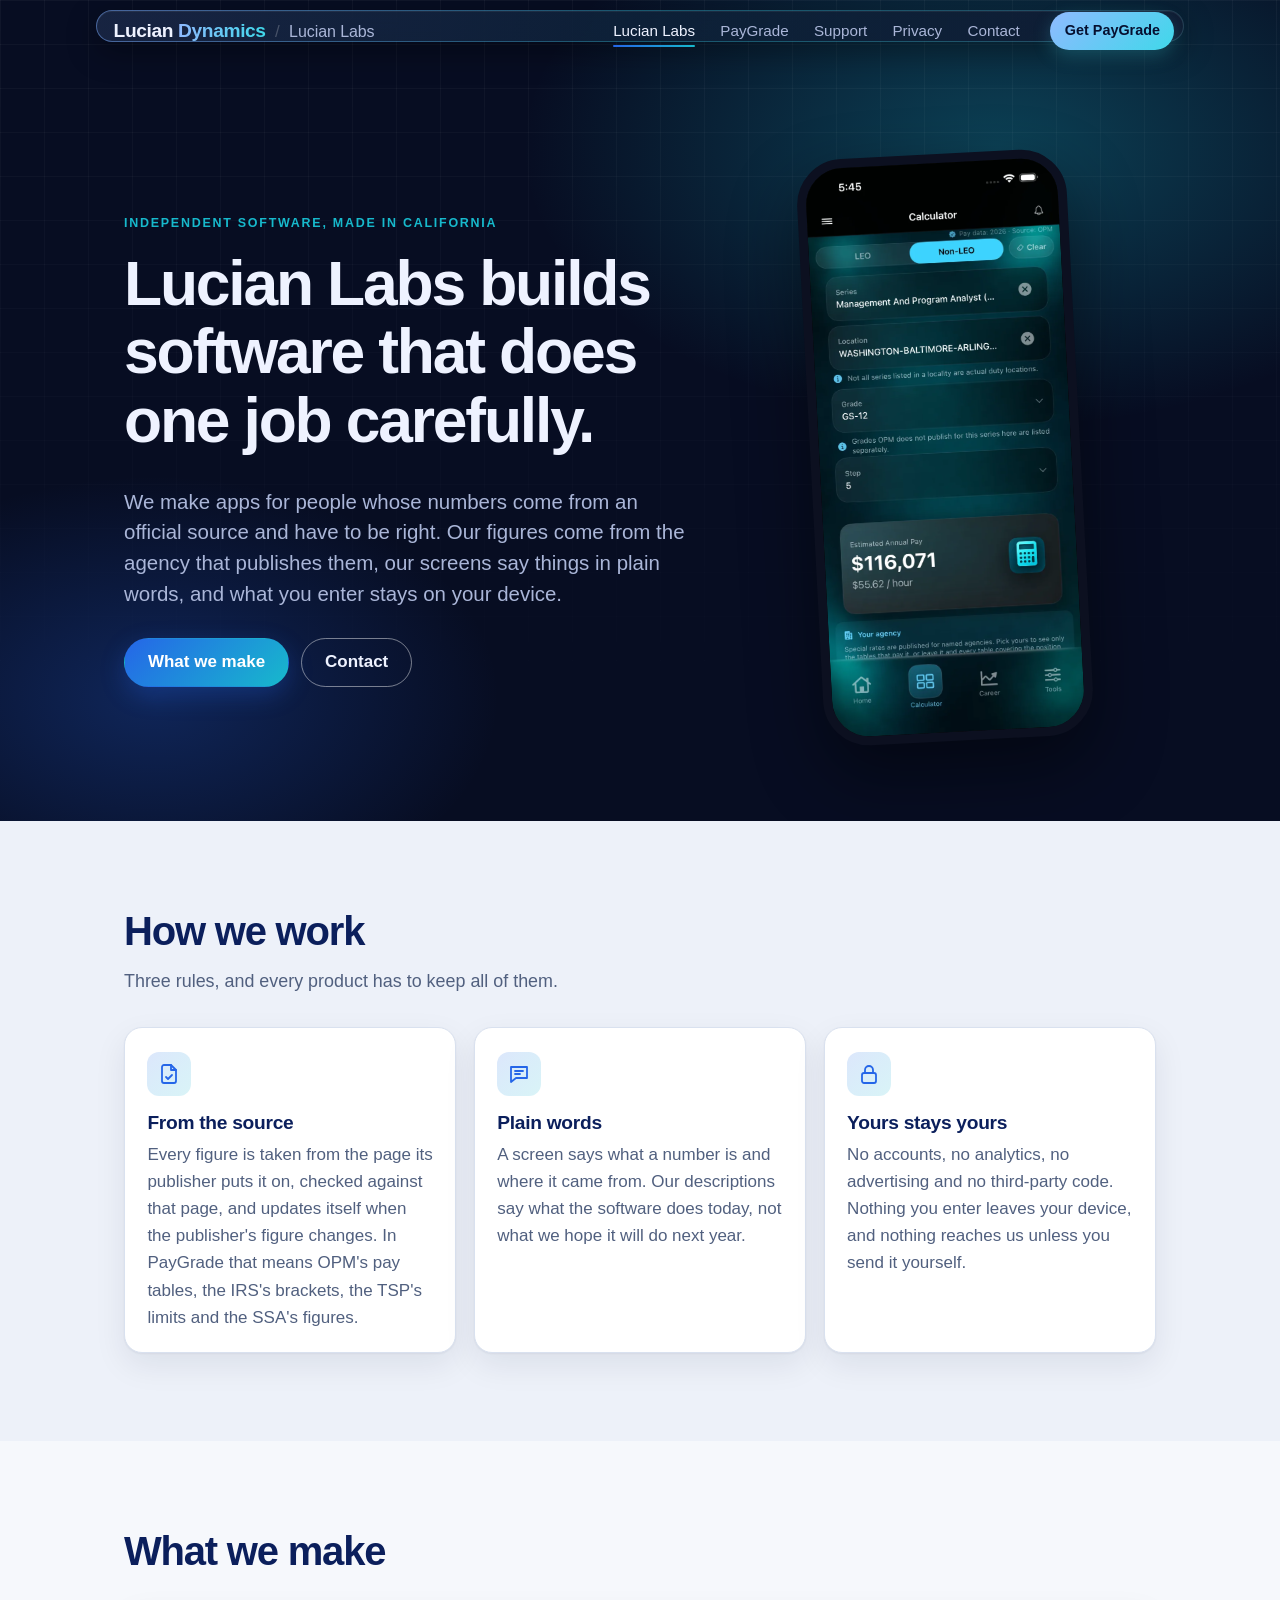
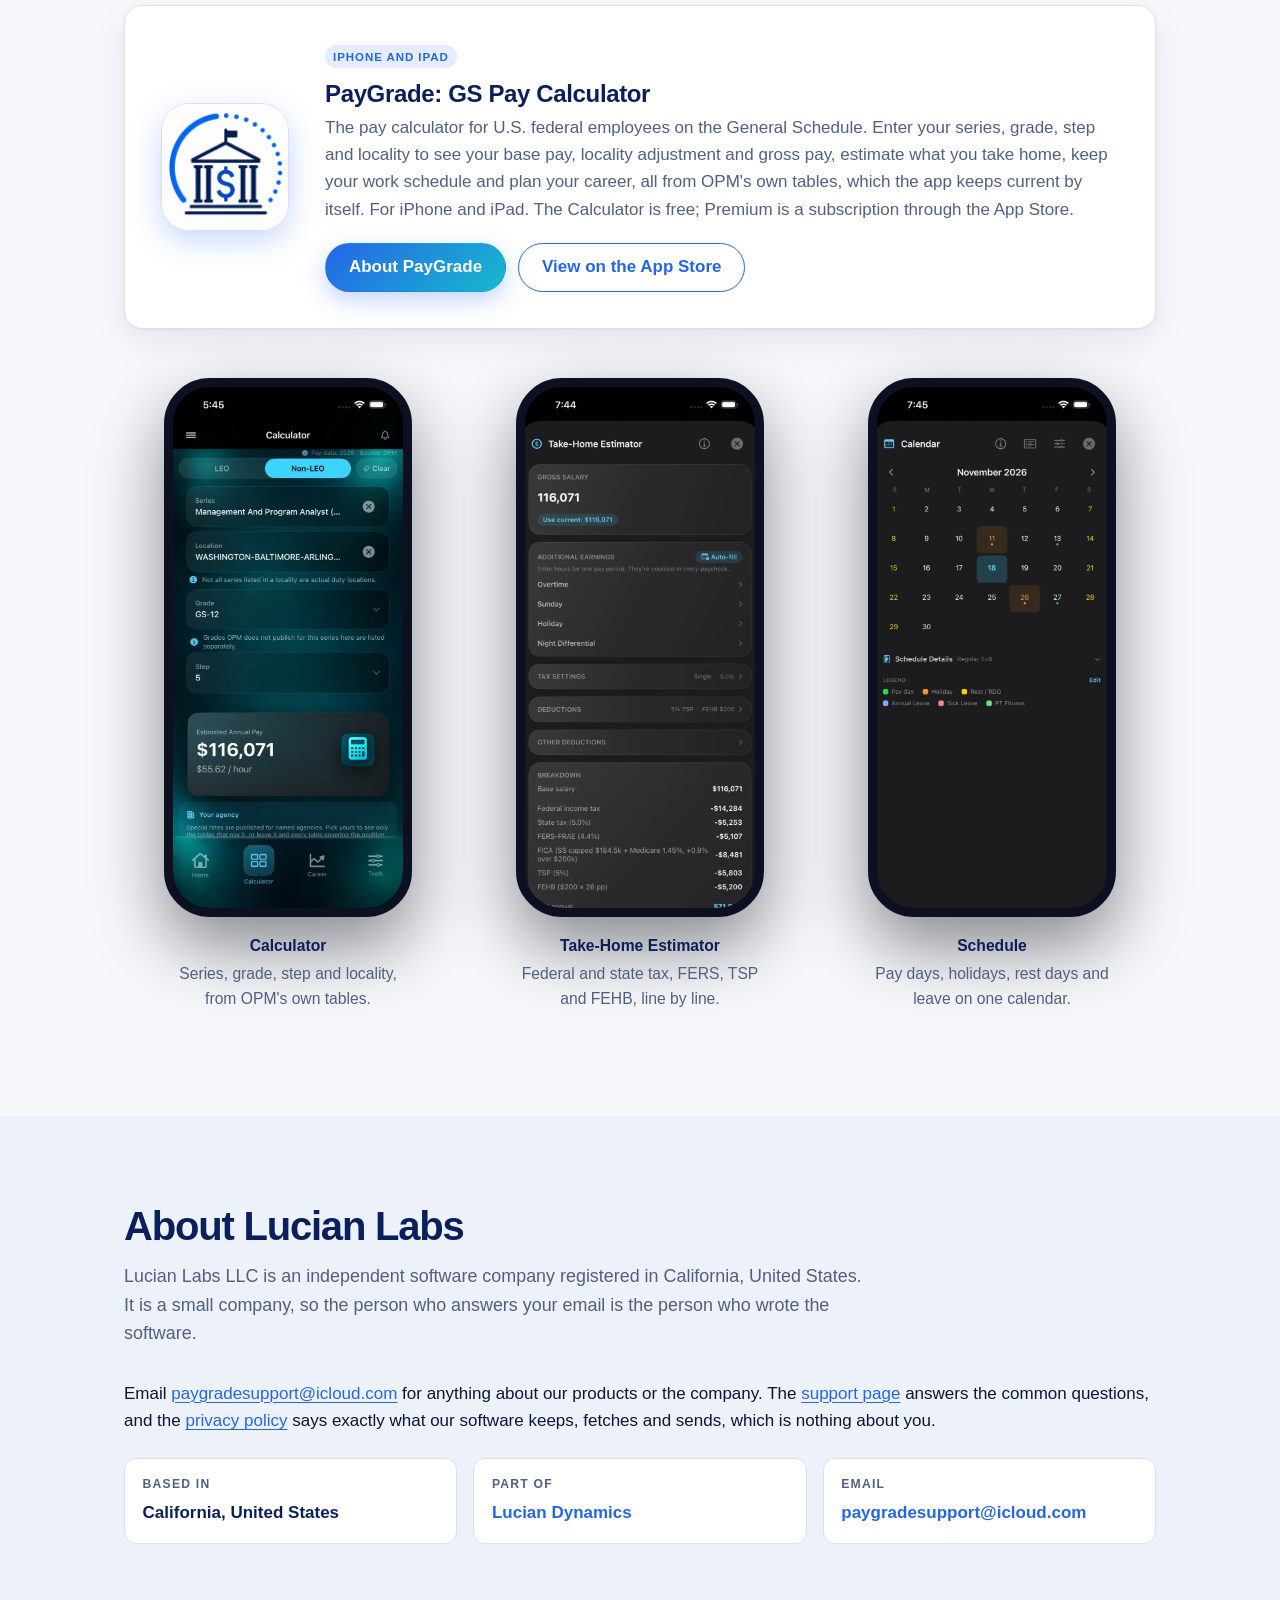
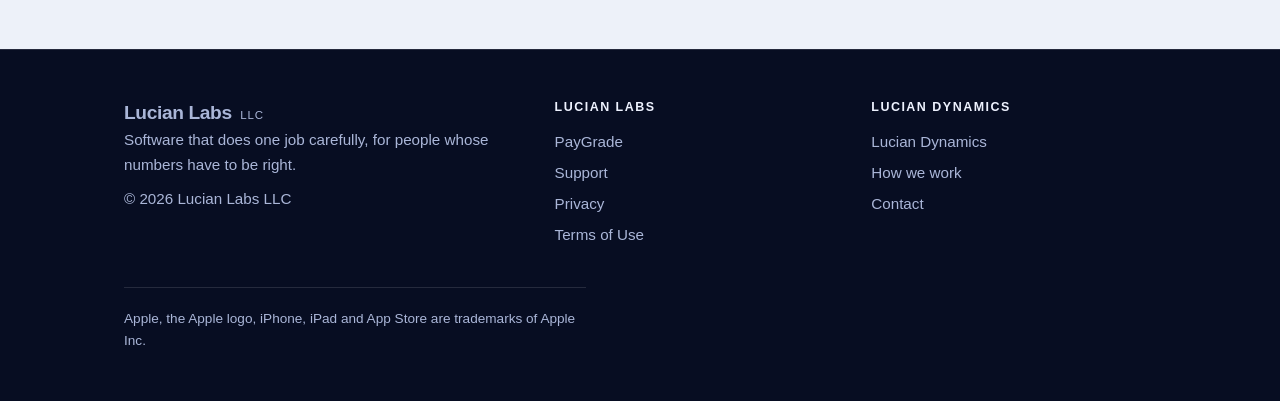
==== commit 3c40795d: "The header: a floating glass bar on every page Dark translucent navy with a blur and a faint blue-to" ====
--- a/labs/index.html
+++ b/labs/index.html
@@ -17,9 +17,9 @@
 <header class="site-header">
   <div class="wrap">
     <div class="brand">
-      <a class="wordmark" href="../">Lucian Dynamics</a>
+      <a class="wordmark" href="../">Lucian <b>Dynamics</b></a>
       <span class="crumb" aria-hidden="true">/</span>
-      <span class="section">Lucian Labs</span>
+      <span class="place">Lucian Labs</span>
     </div>
     <nav class="site-nav" aria-label="Site">
       <a href="./" aria-current="page">Lucian Labs</a>
@@ -28,6 +28,7 @@
       <a href="privacy.html">Privacy</a>
       <a href="../#contact">Contact</a>
     </nav>
+    <a class="cta-link" href="https://apps.apple.com/app/id6770016239">Get PayGrade</a>
   </div>
 </header>
 
--- a/site.css
+++ b/site.css
@@ -82,51 +82,99 @@
 }
 .skip:focus { left: 16px; }
 
-/* ---------- Header: the mark, the wordmark, the nav ---------- */
-.site-header {
-  background: var(--band); color: var(--band-ink);
-  border-bottom: 1px solid var(--band-line);
-}
-/* Sticky only where it fits on one line; on a phone it wraps to three rows
-   and would eat a third of the screen. */
-@media (min-width: 760px) { .site-header { position: sticky; top: 0; z-index: 10; } }
-/* The same header on every page: the company name, then on the Lucian Labs
-   pages a crumb naming the section, and one nav with the same five links.
-   On a phone it is two rows, the nav scrolling sideways instead of wrapping. */
+/* ---------- Header: one floating glass bar on every page ----------
+   The bar sits over the top of the brand band (the band is pulled up under
+   it by --header-h), so it reads as a thing of its own: dark glass with a
+   faint gradient edge, the company name with "Dynamics" in the brand
+   gradient, a "/ Lucian Labs" crumb on the Labs pages, quiet links with a
+   gradient underline for the current page, and the Get PayGrade button at
+   the end. Two rows on a phone (name and button, then the links scrolling
+   sideways); one sticky row from 760px. */
+:root { --header-h: 82px; }
+/* On a phone the header stays in the flow on the band's colour, two rows
+   tall; from 760px it is one row of a known height, floats over the band
+   and sticks to the top. */
+.site-header { position: relative; z-index: 10; color: var(--band-ink); background: var(--band); padding-bottom: 8px; }
+@media (min-width: 760px) { .site-header { position: sticky; top: 0; height: var(--header-h); background: transparent; padding-bottom: 0; } }
+.site-header .wrap { padding-top: 12px; }
 .site-header .wrap {
-  display: flex; flex-direction: column; align-items: stretch; gap: .25rem;
-  padding-top: 12px; padding-bottom: 10px;
+  display: grid; grid-template-columns: minmax(0, 1fr) auto; grid-template-areas: "brand cta" "nav nav";
+  align-items: center; column-gap: .75rem; row-gap: .35rem;
 }
 @media (min-width: 760px) {
-  .site-header .wrap { flex-direction: row; align-items: center; justify-content: space-between; gap: 1.5rem; min-height: 68px; }
-}
-.brand { display: flex; align-items: baseline; gap: .55em; min-width: 0; white-space: nowrap; }
+  .site-header .wrap { grid-template-columns: auto minmax(0, 1fr) auto; grid-template-areas: "brand nav cta"; column-gap: 1.25rem; }
+}
+/* The glass itself is drawn on the grid container through a pseudo-element
+   so the children can keep their grid areas. */
+.site-header .wrap::before {
+  content: ""; position: absolute; left: max(10px, env(safe-area-inset-left, 0px)); right: max(10px, env(safe-area-inset-right, 0px));
+  top: 10px; bottom: 0; border-radius: 20px; z-index: -1;
+  background:
+    linear-gradient(rgba(10, 17, 40, .78), rgba(10, 17, 40, .78)) padding-box,
+    linear-gradient(100deg, rgba(127, 176, 255, .55), rgba(63, 216, 234, .35) 50%, rgba(255, 255, 255, .12)) border-box;
+  border: 1px solid transparent;
+  box-shadow: 0 10px 30px rgba(0, 0, 0, .35), inset 0 1px 0 rgba(255, 255, 255, .06);
+  -webkit-backdrop-filter: blur(16px) saturate(140%);
+  backdrop-filter: blur(16px) saturate(140%);
+}
+@media (min-width: 760px) {
+  .site-header .wrap::before { left: 0; right: 0; bottom: 8px; }
+  .site-header .wrap { position: relative; padding-left: 0; padding-right: 0; }
+}
+.site-header .wrap { position: relative; }
+.brand { grid-area: brand; display: flex; align-items: baseline; gap: .55em; min-width: 0; white-space: nowrap; padding-left: 1.1rem; }
 .wordmark {
-  color: var(--band-ink); text-decoration: none; font-weight: 700; font-size: 1.15rem; letter-spacing: -0.01em;
-}
-.wordmark:hover { color: var(--accent-2); }
+  color: var(--band-ink); text-decoration: none; font-weight: 800; font-size: 1.2rem; letter-spacing: -0.02em;
+}
+.wordmark b {
+  font-weight: 800;
+  background: linear-gradient(90deg, #8fbaff, #3fd8ea); -webkit-background-clip: text; background-clip: text; color: transparent;
+}
+.wordmark:hover b { background: linear-gradient(90deg, #ffffff, #3fd8ea); -webkit-background-clip: text; background-clip: text; }
 .wordmark small { font-weight: 500; font-size: .72rem; color: var(--band-muted); letter-spacing: .08em; text-transform: uppercase; margin-left: .3em; }
-.brand .crumb { color: var(--band-line); font-weight: 300; }
-.brand .section { color: var(--band-muted); font-weight: 500; font-size: 1.02rem; letter-spacing: -0.005em; }
+.brand .crumb { color: rgba(255, 255, 255, .22); font-weight: 300; }
+.brand .place { color: var(--band-muted); font-weight: 500; font-size: 1rem; letter-spacing: -0.005em; overflow: hidden; text-overflow: ellipsis; }
+/* On a narrow phone the crumb has no room beside the button; the nav row
+   names the section anyway. */
+@media (max-width: 599px) { .brand .crumb, .brand .place { display: none; } }
 .site-nav {
-  display: flex; flex-wrap: nowrap; gap: .15rem; overflow-x: auto; -webkit-overflow-scrolling: touch;
-  scrollbar-width: none; margin-left: -.8em; padding: .15rem .8em .15rem .8em;
-}
-.site-nav::-webkit-scrollbar { display: none; }
-/* A fade at the right edge says there is more to scroll to on a phone. */
-.site-nav {
+  grid-area: nav; display: flex; flex-wrap: nowrap; gap: .1rem; overflow-x: auto; -webkit-overflow-scrolling: touch;
+  scrollbar-width: none; padding: 0 1.1rem .4rem;
   -webkit-mask-image: linear-gradient(to right, #000 88%, transparent);
   mask-image: linear-gradient(to right, #000 88%, transparent);
 }
+.site-nav::-webkit-scrollbar { display: none; }
 @media (min-width: 760px) {
-  .site-nav { margin-left: 0; padding: 0; overflow: visible; -webkit-mask-image: none; mask-image: none; }
+  .site-nav { justify-self: end; padding: 0; overflow: visible; -webkit-mask-image: none; mask-image: none; gap: .25rem; }
 }
 .site-nav a {
-  flex: none; color: var(--band-ink); text-decoration: none; font-weight: 500; font-size: .98rem;
-  padding: .4em .85em; border-radius: 999px;
-}
-.site-nav a:hover { background: rgba(255, 255, 255, .08); }
-.site-nav a[aria-current="page"] { background: rgba(255, 255, 255, .12); }
+  position: relative; flex: none; color: var(--band-muted); text-decoration: none; font-weight: 500; font-size: .95rem;
+  padding: .45em .7em; border-radius: 10px; transition: color .15s ease;
+}
+.site-nav a::after {
+  content: ""; position: absolute; left: .7em; right: .7em; bottom: .2em; height: 2px; border-radius: 2px;
+  background: linear-gradient(90deg, var(--accent), var(--accent-2)); opacity: 0; transform: scaleX(.4); transform-origin: left;
+  transition: opacity .15s ease, transform .2s ease;
+}
+.site-nav a:hover { color: var(--band-ink); }
+.site-nav a:hover::after { opacity: .7; transform: scaleX(1); }
+.site-nav a[aria-current="page"] { color: var(--band-ink); }
+.site-nav a[aria-current="page"]::after { opacity: 1; transform: scaleX(1); }
+.cta-link {
+  grid-area: cta; justify-self: end; margin-right: .6rem;
+  display: inline-flex; align-items: center; padding: .5em 1em; border-radius: 999px; white-space: nowrap;
+  font-weight: 700; font-size: .9rem; text-decoration: none; color: #061030;
+  background: linear-gradient(135deg, #8fbaff, #3fd8ea); box-shadow: 0 6px 18px rgba(63, 216, 234, .25);
+}
+.cta-link:hover { filter: brightness(1.08); }
+@media (prefers-color-scheme: dark) { .site-header .wrap::before { background: linear-gradient(rgba(6, 10, 26, .82), rgba(6, 10, 26, .82)) padding-box, linear-gradient(100deg, rgba(127, 176, 255, .55), rgba(63, 216, 234, .35) 50%, rgba(255, 255, 255, .12)) border-box; } }
+/* From 760px the band under the bar is pulled up by the header's height and
+   padded by the same amount, so the glass floats on the glow. */
+@media (min-width: 760px) {
+  .site-header + main > .band:first-child,
+  .site-header + .band { margin-top: calc(-1 * var(--header-h)); padding-top: calc(var(--header-h) + 1.5rem); }
+  .site-header + main > .band.hero:first-child { padding-top: calc(var(--header-h) + clamp(2rem, 6vw, 4.5rem)); }
+}
 
 /* ---------- The brand band: hero and page headers ---------- */
 .band {
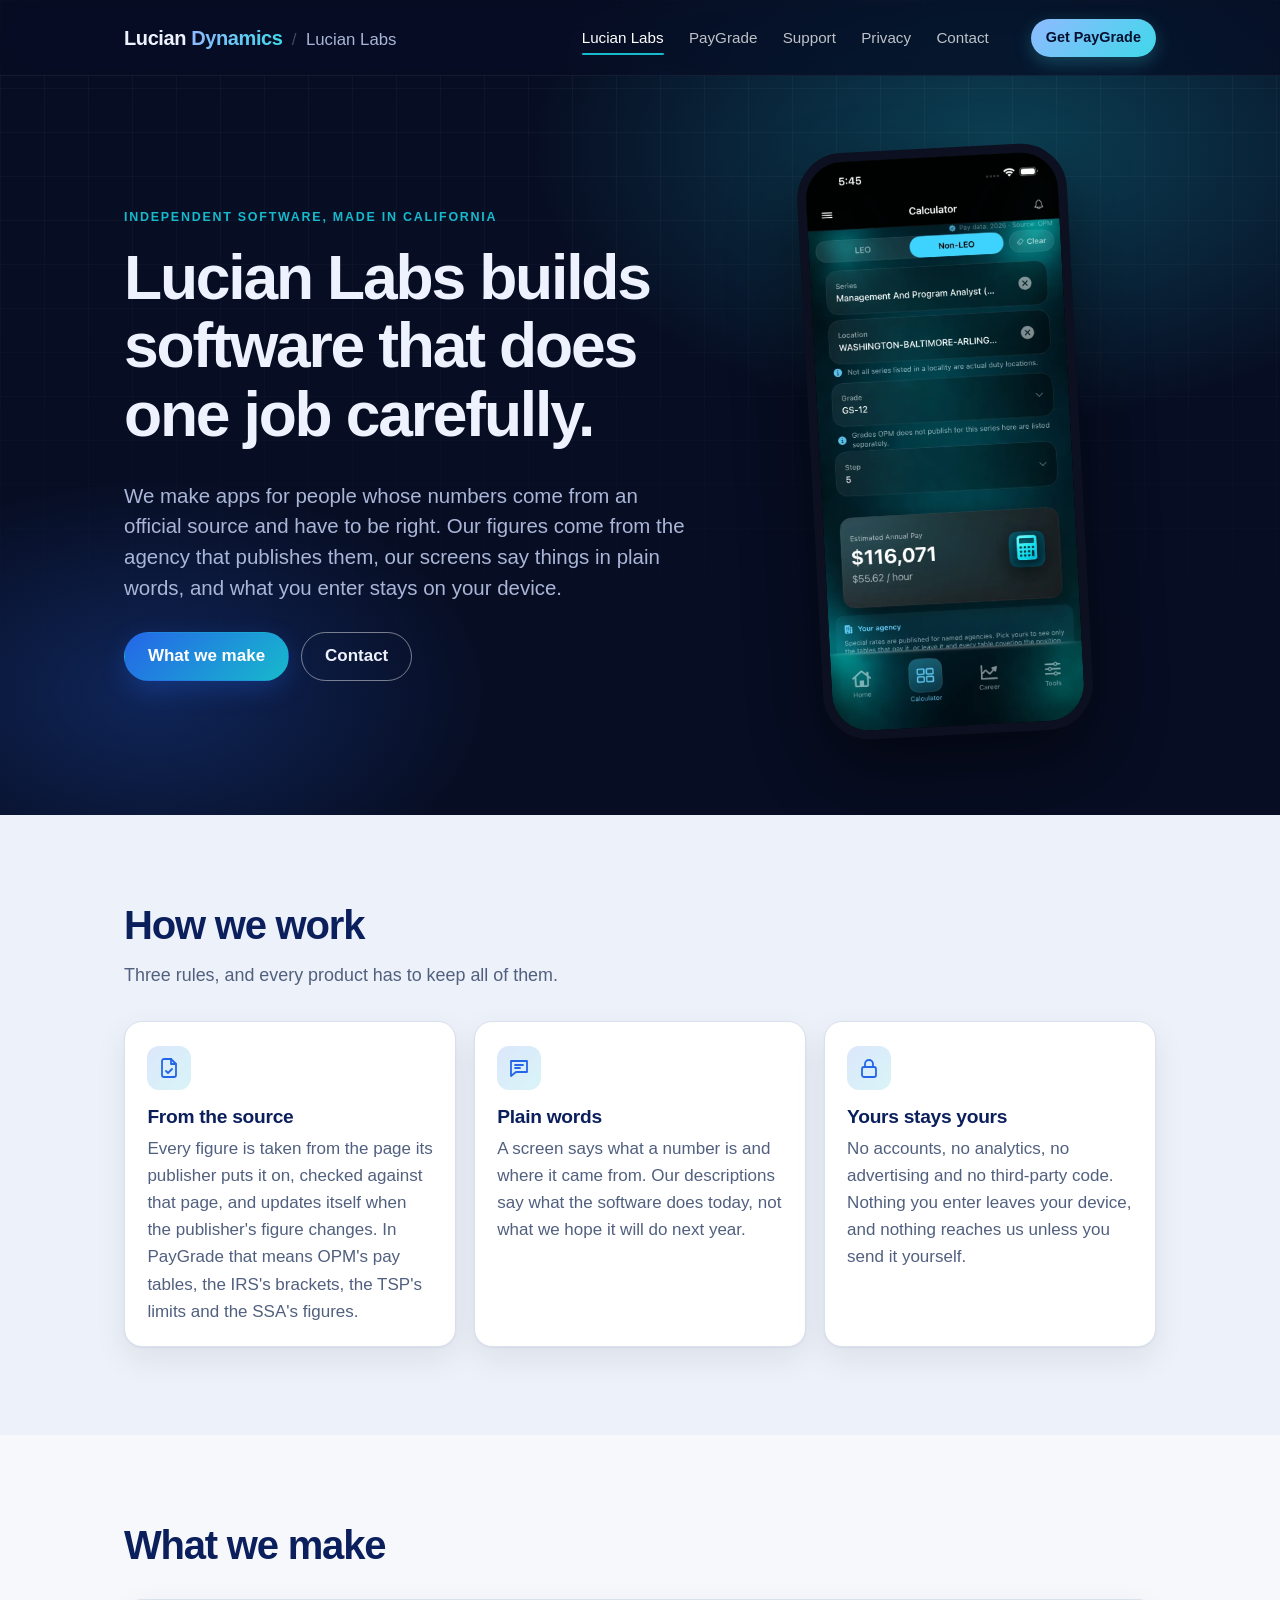
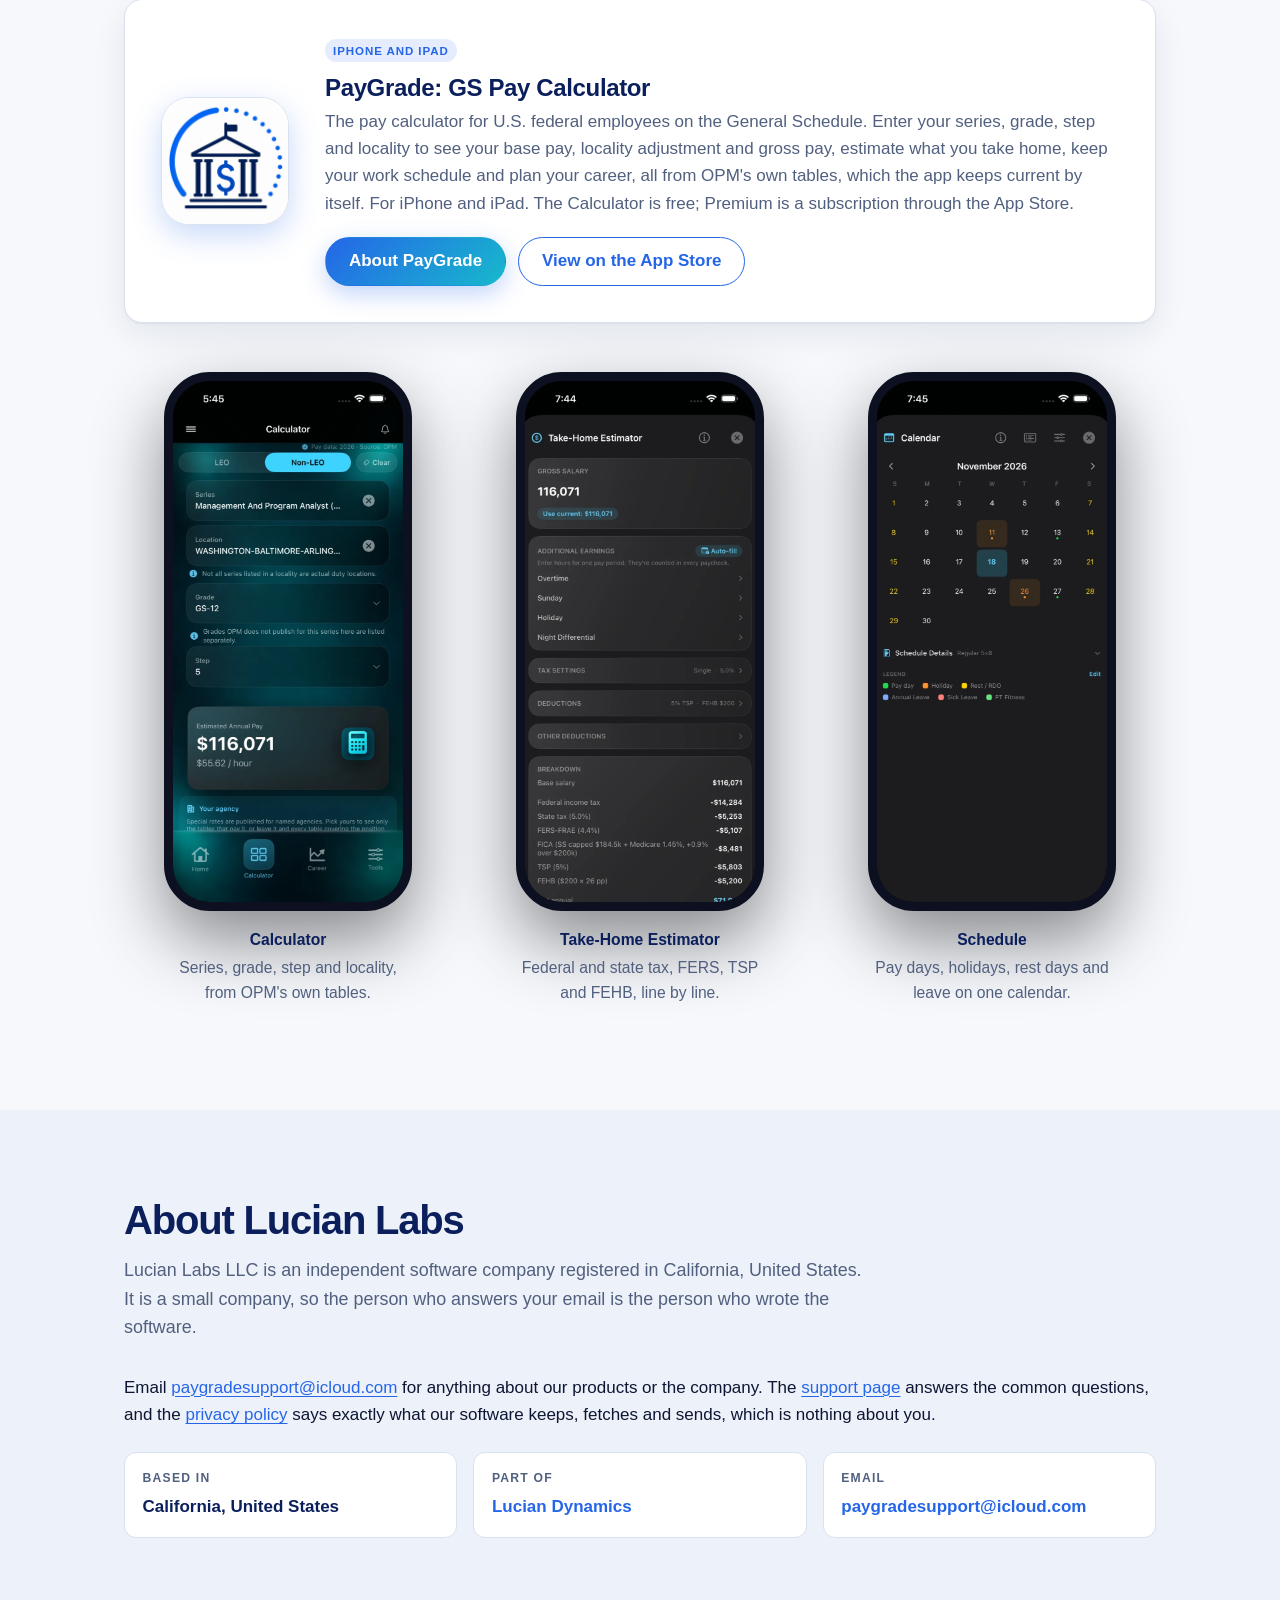
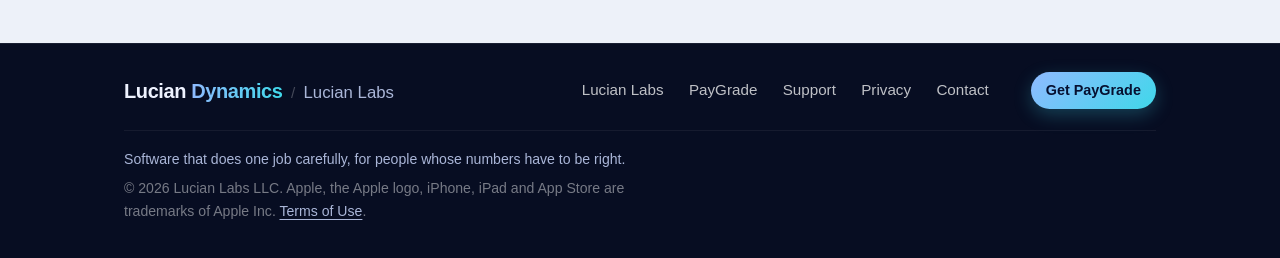
==== commit d6500000: "The footer mirrors the header Co-Authored-By: Claude Fable 5.1 <noreply@anthropic.com>" ====
--- a/labs/index.html
+++ b/labs/index.html
@@ -130,33 +130,25 @@
 
 <footer class="site-footer">
   <div class="wrap">
-    <div class="cols">
-      <div>
-        <a class="wordmark" href="./">
-          Lucian Labs <small>LLC</small>
-        </a>
-        <p>Software that does one job carefully, for people whose numbers have to be right.</p>
-        <p>© 2026 Lucian Labs LLC</p>
+    <div class="foot-bar">
+      <div class="brand">
+        <a class="wordmark" href="../">Lucian <b>Dynamics</b></a>
+        <span class="crumb" aria-hidden="true">/</span>
+        <span class="place">Lucian Labs</span>
       </div>
-      <div>
-        <h4>Lucian Labs</h4>
-        <nav aria-label="Lucian Labs">
-          <a href="paygrade.html">PayGrade</a>
-          <a href="support.html">Support</a>
-          <a href="privacy.html">Privacy</a>
-          <a href="https://sites.google.com/view/paygrade-terms">Terms of Use</a>
-        </nav>
-      </div>
-      <div>
-        <h4>Lucian Dynamics</h4>
-        <nav aria-label="Lucian Dynamics">
-          <a href="../">Lucian Dynamics</a>
-          <a href="../#how">How we work</a>
-          <a href="../#contact">Contact</a>
-        </nav>
-      </div>
+      <nav class="site-nav" aria-label="Footer">
+        <a href="./">Lucian Labs</a>
+        <a href="paygrade.html">PayGrade</a>
+        <a href="support.html">Support</a>
+        <a href="privacy.html">Privacy</a>
+        <a href="../#contact">Contact</a>
+      </nav>
+      <a class="cta-link" href="https://apps.apple.com/app/id6770016239">Get PayGrade</a>
     </div>
-    <p class="legal">Apple, the Apple logo, iPhone, iPad and App Store are trademarks of Apple Inc.</p>
+    <div class="foot-meta">
+      <p>Software that does one job carefully, for people whose numbers have to be right.</p>
+      <p class="legal">© 2026 Lucian Labs LLC. Apple, the Apple logo, iPhone, iPad and App Store are trademarks of Apple Inc. <a href="https://sites.google.com/view/paygrade-terms">Terms of Use</a>.</p>
+    </div>
   </div>
 </footer>
 </body>
--- a/site.css
+++ b/site.css
@@ -82,94 +82,77 @@
 }
 .skip:focus { left: 16px; }
 
-/* ---------- Header: one floating glass bar on every page ----------
-   The bar sits over the top of the brand band (the band is pulled up under
-   it by --header-h), so it reads as a thing of its own: dark glass with a
-   faint gradient edge, the company name with "Dynamics" in the brand
-   gradient, a "/ Lucian Labs" crumb on the Labs pages, quiet links with a
-   gradient underline for the current page, and the Get PayGrade button at
-   the end. Two rows on a phone (name and button, then the links scrolling
-   sideways); one sticky row from 760px. */
-:root { --header-h: 82px; }
-/* On a phone the header stays in the flow on the band's colour, two rows
-   tall; from 760px it is one row of a known height, floats over the band
-   and sticks to the top. */
-.site-header { position: relative; z-index: 10; color: var(--band-ink); background: var(--band); padding-bottom: 8px; }
-@media (min-width: 760px) { .site-header { position: sticky; top: 0; height: var(--header-h); background: transparent; padding-bottom: 0; } }
-.site-header .wrap { padding-top: 12px; }
+/* ---------- Header: one quiet bar on every page ----------
+   No box. The company name in two weights, the "/ Lucian Labs" crumb on the
+   Labs pages, the same five links everywhere in white with a teal underline
+   for the current page, and one white pill button as the only accent. On a
+   phone it is two rows on the band's colour (name and button, then the
+   links scrolling sideways); from 760px one row of --header-h that floats
+   over the top of the band and sticks to the top, with a blur behind it so
+   it stays readable over the light sections it passes. */
+:root { --header-h: 76px; }
+.site-header {
+  position: relative; z-index: 10; color: var(--band-ink);
+  background: var(--band); border-bottom: 1px solid rgba(255, 255, 255, .08); padding-bottom: 6px;
+}
+@media (min-width: 760px) {
+  .site-header {
+    position: sticky; top: 0; height: var(--header-h); padding-bottom: 0; border-bottom-color: rgba(255, 255, 255, .06);
+    background: color-mix(in srgb, var(--band) 72%, transparent);
+    -webkit-backdrop-filter: blur(18px) saturate(140%); backdrop-filter: blur(18px) saturate(140%);
+  }
+}
 .site-header .wrap {
   display: grid; grid-template-columns: minmax(0, 1fr) auto; grid-template-areas: "brand cta" "nav nav";
-  align-items: center; column-gap: .75rem; row-gap: .35rem;
-}
-@media (min-width: 760px) {
-  .site-header .wrap { grid-template-columns: auto minmax(0, 1fr) auto; grid-template-areas: "brand nav cta"; column-gap: 1.25rem; }
-}
-/* The glass itself is drawn on the grid container through a pseudo-element
-   so the children can keep their grid areas. */
-.site-header .wrap::before {
-  content: ""; position: absolute; left: max(10px, env(safe-area-inset-left, 0px)); right: max(10px, env(safe-area-inset-right, 0px));
-  top: 10px; bottom: 0; border-radius: 20px; z-index: -1;
-  background:
-    linear-gradient(rgba(10, 17, 40, .78), rgba(10, 17, 40, .78)) padding-box,
-    linear-gradient(100deg, rgba(127, 176, 255, .55), rgba(63, 216, 234, .35) 50%, rgba(255, 255, 255, .12)) border-box;
-  border: 1px solid transparent;
-  box-shadow: 0 10px 30px rgba(0, 0, 0, .35), inset 0 1px 0 rgba(255, 255, 255, .06);
-  -webkit-backdrop-filter: blur(16px) saturate(140%);
-  backdrop-filter: blur(16px) saturate(140%);
-}
-@media (min-width: 760px) {
-  .site-header .wrap::before { left: 0; right: 0; bottom: 8px; }
-  .site-header .wrap { position: relative; padding-left: 0; padding-right: 0; }
-}
-.site-header .wrap { position: relative; }
-.brand { grid-area: brand; display: flex; align-items: baseline; gap: .55em; min-width: 0; white-space: nowrap; padding-left: 1.1rem; }
-.wordmark {
-  color: var(--band-ink); text-decoration: none; font-weight: 800; font-size: 1.2rem; letter-spacing: -0.02em;
-}
+  align-items: center; column-gap: .75rem; row-gap: .2rem; padding-top: 12px;
+}
+@media (min-width: 760px) {
+  .site-header .wrap {
+    grid-template-columns: auto minmax(0, 1fr) auto; grid-template-areas: "brand nav cta";
+    column-gap: 2rem; height: var(--header-h); padding-top: 0;
+  }
+}
+.brand { grid-area: brand; display: flex; align-items: baseline; gap: .55em; min-width: 0; white-space: nowrap; }
+.wordmark { color: var(--band-ink); text-decoration: none; font-weight: 700; font-size: 1.25rem; letter-spacing: -0.02em; }
 .wordmark b {
   font-weight: 800;
   background: linear-gradient(90deg, #8fbaff, #3fd8ea); -webkit-background-clip: text; background-clip: text; color: transparent;
 }
 .wordmark:hover b { background: linear-gradient(90deg, #ffffff, #3fd8ea); -webkit-background-clip: text; background-clip: text; }
 .wordmark small { font-weight: 500; font-size: .72rem; color: var(--band-muted); letter-spacing: .08em; text-transform: uppercase; margin-left: .3em; }
-.brand .crumb { color: rgba(255, 255, 255, .22); font-weight: 300; }
-.brand .place { color: var(--band-muted); font-weight: 500; font-size: 1rem; letter-spacing: -0.005em; overflow: hidden; text-overflow: ellipsis; }
-/* On a narrow phone the crumb has no room beside the button; the nav row
-   names the section anyway. */
+.brand .crumb { color: rgba(255, 255, 255, .25); font-weight: 300; }
+.brand .place { color: var(--band-muted); font-weight: 400; font-size: 1.05rem; overflow: hidden; text-overflow: ellipsis; }
 @media (max-width: 599px) { .brand .crumb, .brand .place { display: none; } }
 .site-nav {
-  grid-area: nav; display: flex; flex-wrap: nowrap; gap: .1rem; overflow-x: auto; -webkit-overflow-scrolling: touch;
-  scrollbar-width: none; padding: 0 1.1rem .4rem;
-  -webkit-mask-image: linear-gradient(to right, #000 88%, transparent);
-  mask-image: linear-gradient(to right, #000 88%, transparent);
+  grid-area: nav; display: flex; flex-wrap: nowrap; gap: .2rem; overflow-x: auto; -webkit-overflow-scrolling: touch;
+  scrollbar-width: none; margin: 0 -16px; padding: .2rem 16px .5rem;
+  -webkit-mask-image: linear-gradient(to right, #000 90%, transparent);
+  mask-image: linear-gradient(to right, #000 90%, transparent);
 }
 .site-nav::-webkit-scrollbar { display: none; }
 @media (min-width: 760px) {
-  .site-nav { justify-self: end; padding: 0; overflow: visible; -webkit-mask-image: none; mask-image: none; gap: .25rem; }
+  .site-nav { justify-self: end; margin: 0; padding: 0; gap: .35rem; overflow: visible; -webkit-mask-image: none; mask-image: none; }
 }
 .site-nav a {
-  position: relative; flex: none; color: var(--band-muted); text-decoration: none; font-weight: 500; font-size: .95rem;
-  padding: .45em .7em; border-radius: 10px; transition: color .15s ease;
+  position: relative; flex: none; color: rgba(255, 255, 255, .74); text-decoration: none; font-weight: 500; font-size: .95rem;
+  padding: .45em .65em; transition: color .15s ease;
 }
 .site-nav a::after {
-  content: ""; position: absolute; left: .7em; right: .7em; bottom: .2em; height: 2px; border-radius: 2px;
-  background: linear-gradient(90deg, var(--accent), var(--accent-2)); opacity: 0; transform: scaleX(.4); transform-origin: left;
-  transition: opacity .15s ease, transform .2s ease;
-}
-.site-nav a:hover { color: var(--band-ink); }
-.site-nav a:hover::after { opacity: .7; transform: scaleX(1); }
-.site-nav a[aria-current="page"] { color: var(--band-ink); }
-.site-nav a[aria-current="page"]::after { opacity: 1; transform: scaleX(1); }
+  content: ""; position: absolute; left: .65em; right: .65em; bottom: .15em; height: 2px; border-radius: 2px;
+  background: var(--accent-2); opacity: 0; transition: opacity .15s ease;
+}
+.site-nav a:hover { color: #ffffff; }
+.site-nav a[aria-current="page"] { color: #ffffff; }
+.site-nav a[aria-current="page"]::after { opacity: 1; }
 .cta-link {
-  grid-area: cta; justify-self: end; margin-right: .6rem;
-  display: inline-flex; align-items: center; padding: .5em 1em; border-radius: 999px; white-space: nowrap;
+  grid-area: cta; justify-self: end;
+  display: inline-flex; align-items: center; padding: .5em 1.05em; border-radius: 999px; white-space: nowrap;
   font-weight: 700; font-size: .9rem; text-decoration: none; color: #061030;
   background: linear-gradient(135deg, #8fbaff, #3fd8ea); box-shadow: 0 6px 18px rgba(63, 216, 234, .25);
 }
 .cta-link:hover { filter: brightness(1.08); }
-@media (prefers-color-scheme: dark) { .site-header .wrap::before { background: linear-gradient(rgba(6, 10, 26, .82), rgba(6, 10, 26, .82)) padding-box, linear-gradient(100deg, rgba(127, 176, 255, .55), rgba(63, 216, 234, .35) 50%, rgba(255, 255, 255, .12)) border-box; } }
 /* From 760px the band under the bar is pulled up by the header's height and
-   padded by the same amount, so the glass floats on the glow. */
+   padded by the same amount, so the bar floats on the glow. */
 @media (min-width: 760px) {
   .site-header + main > .band:first-child,
   .site-header + .band { margin-top: calc(-1 * var(--header-h)); padding-top: calc(var(--header-h) + 1.5rem); }
@@ -382,17 +365,23 @@
 .toc a { text-decoration: none; }
 .toc a:hover { text-decoration: underline; }
 
-/* ---------- Footer ---------- */
-.site-footer { background: var(--band); color: var(--band-muted); padding: 3rem 0 2.5rem; font-size: .95rem; border-top: 1px solid var(--band-line); }
-.site-footer .cols { display: grid; gap: 2rem; }
-@media (min-width: 760px) { .site-footer .cols { grid-template-columns: 1.4fr 1fr 1fr; } }
-.site-footer h4 { color: var(--band-ink); font-size: .78rem; letter-spacing: .12em; text-transform: uppercase; margin: 0 0 .8rem; }
-.site-footer nav { display: grid; gap: .4rem; }
-.site-footer a { color: var(--band-muted); text-decoration: none; }
-.site-footer a:hover { color: var(--band-ink); text-decoration: underline; }
-.site-footer .wordmark { margin-bottom: .8rem; }
-.site-footer p { margin: 0 0 .6rem; max-width: 34em; }
-.site-footer .legal { margin-top: 2.5rem; padding-top: 1.25rem; border-top: 1px solid var(--band-line); font-size: .85rem; }
+/* ---------- Footer: the header again, with the small print beneath ---------- */
+.site-footer { background: var(--band); color: var(--band-muted); border-top: 1px solid rgba(255, 255, 255, .08); padding: 1.75rem 0 2.25rem; font-size: .95rem; }
+.foot-bar {
+  display: grid; grid-template-columns: minmax(0, 1fr) auto; grid-template-areas: "brand cta" "nav nav";
+  align-items: center; column-gap: .75rem; row-gap: .2rem;
+}
+@media (min-width: 760px) {
+  .foot-bar { grid-template-columns: auto minmax(0, 1fr) auto; grid-template-areas: "brand nav cta"; column-gap: 2rem; }
+}
+.foot-meta {
+  margin-top: 1.25rem; padding-top: 1.1rem; border-top: 1px solid rgba(255, 255, 255, .06);
+  display: flex; flex-wrap: wrap; justify-content: space-between; gap: .4rem 2rem; font-size: .88rem;
+}
+.foot-meta p { margin: 0; max-width: 36em; }
+.foot-meta .legal { color: rgba(255, 255, 255, .45); }
+.foot-meta a { color: var(--band-muted); }
+.foot-meta a:hover { color: var(--band-ink); }
 
 @media (prefers-reduced-motion: no-preference) {
   html { scroll-behavior: smooth; }
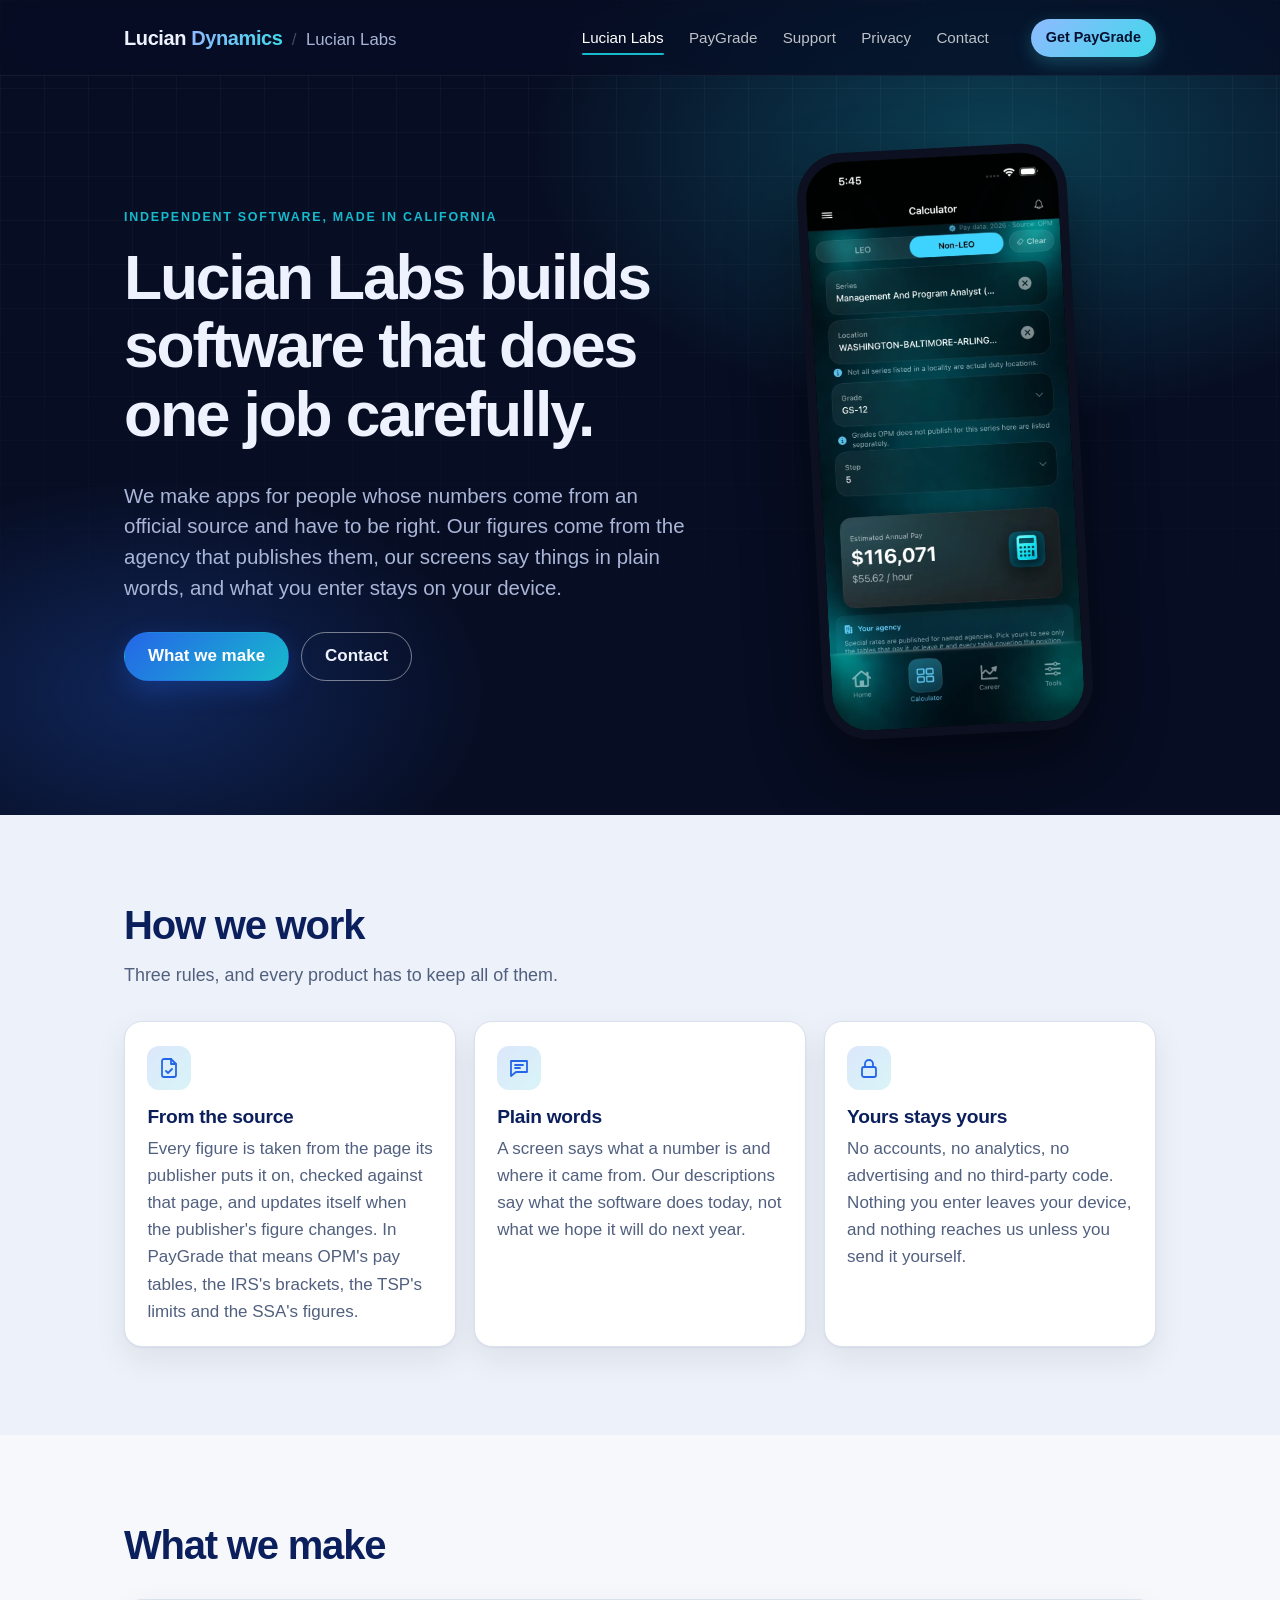
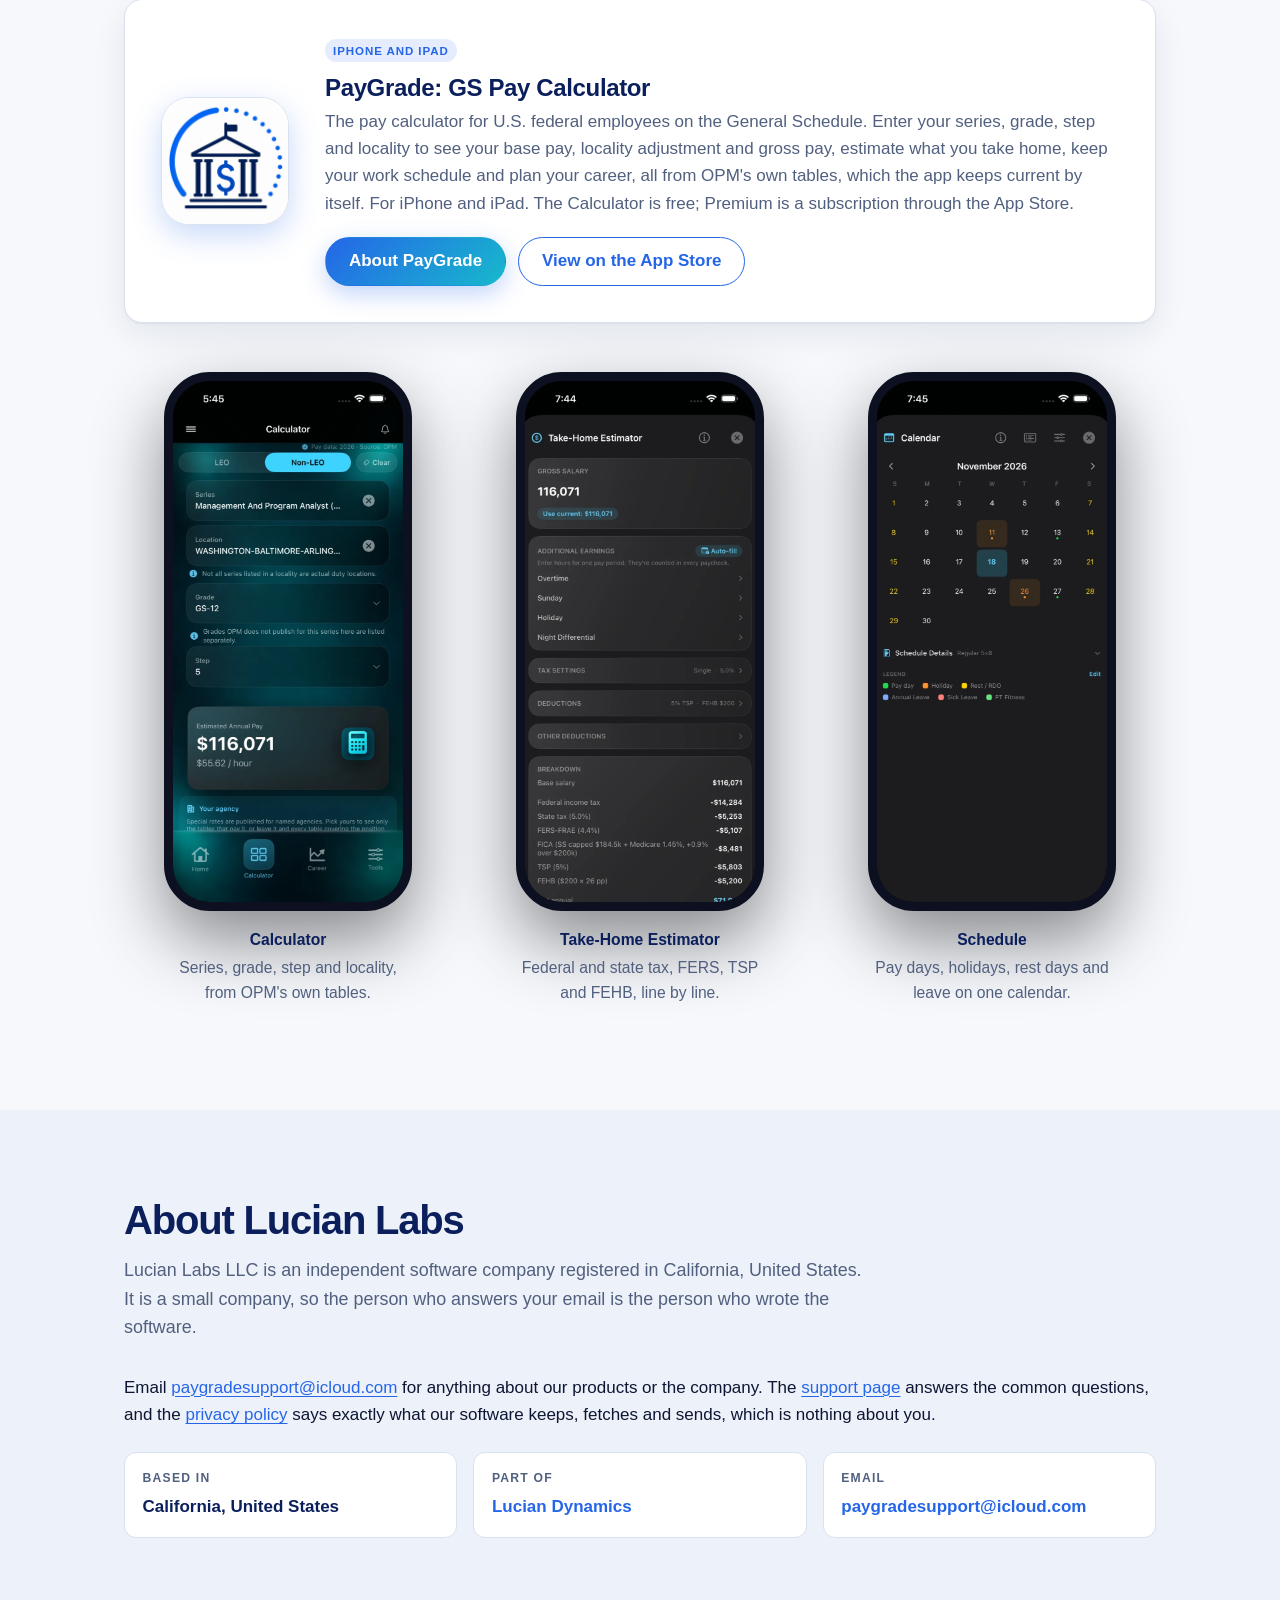
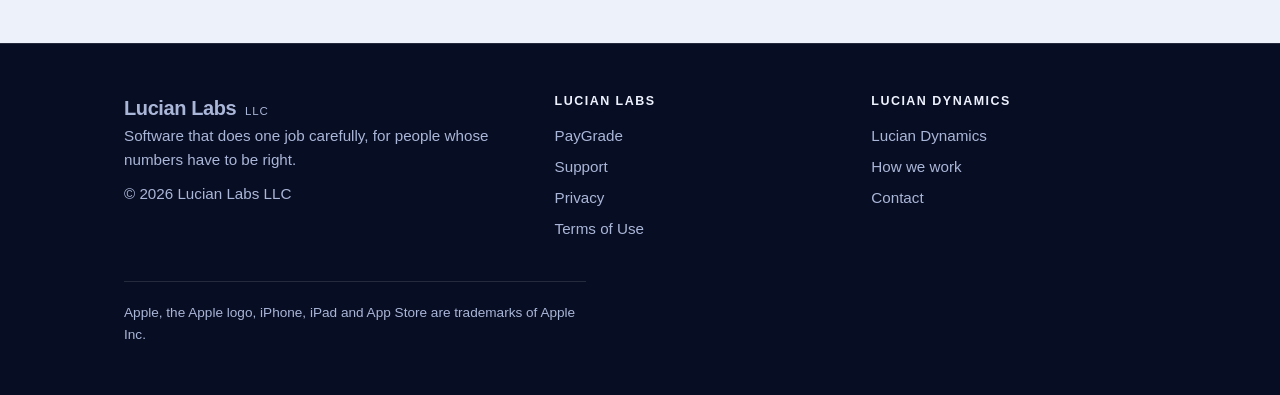
==== commit 4e852c5c: "The three-column footer returns Co-Authored-By: Claude Fable 5.1 <noreply@anthropic.com>" ====
--- a/labs/index.html
+++ b/labs/index.html
@@ -130,25 +130,33 @@
 
 <footer class="site-footer">
   <div class="wrap">
-    <div class="foot-bar">
-      <div class="brand">
-        <a class="wordmark" href="../">Lucian <b>Dynamics</b></a>
-        <span class="crumb" aria-hidden="true">/</span>
-        <span class="place">Lucian Labs</span>
+    <div class="cols">
+      <div>
+        <a class="wordmark" href="./">
+          Lucian Labs <small>LLC</small>
+        </a>
+        <p>Software that does one job carefully, for people whose numbers have to be right.</p>
+        <p>© 2026 Lucian Labs LLC</p>
       </div>
-      <nav class="site-nav" aria-label="Footer">
-        <a href="./">Lucian Labs</a>
-        <a href="paygrade.html">PayGrade</a>
-        <a href="support.html">Support</a>
-        <a href="privacy.html">Privacy</a>
-        <a href="../#contact">Contact</a>
-      </nav>
-      <a class="cta-link" href="https://apps.apple.com/app/id6770016239">Get PayGrade</a>
+      <div>
+        <h4>Lucian Labs</h4>
+        <nav aria-label="Lucian Labs">
+          <a href="paygrade.html">PayGrade</a>
+          <a href="support.html">Support</a>
+          <a href="privacy.html">Privacy</a>
+          <a href="https://sites.google.com/view/paygrade-terms">Terms of Use</a>
+        </nav>
+      </div>
+      <div>
+        <h4>Lucian Dynamics</h4>
+        <nav aria-label="Lucian Dynamics">
+          <a href="../">Lucian Dynamics</a>
+          <a href="../#how">How we work</a>
+          <a href="../#contact">Contact</a>
+        </nav>
+      </div>
     </div>
-    <div class="foot-meta">
-      <p>Software that does one job carefully, for people whose numbers have to be right.</p>
-      <p class="legal">© 2026 Lucian Labs LLC. Apple, the Apple logo, iPhone, iPad and App Store are trademarks of Apple Inc. <a href="https://sites.google.com/view/paygrade-terms">Terms of Use</a>.</p>
-    </div>
+    <p class="legal">Apple, the Apple logo, iPhone, iPad and App Store are trademarks of Apple Inc.</p>
   </div>
 </footer>
 </body>
--- a/site.css
+++ b/site.css
@@ -365,23 +365,17 @@
 .toc a { text-decoration: none; }
 .toc a:hover { text-decoration: underline; }
 
-/* ---------- Footer: the header again, with the small print beneath ---------- */
-.site-footer { background: var(--band); color: var(--band-muted); border-top: 1px solid rgba(255, 255, 255, .08); padding: 1.75rem 0 2.25rem; font-size: .95rem; }
-.foot-bar {
-  display: grid; grid-template-columns: minmax(0, 1fr) auto; grid-template-areas: "brand cta" "nav nav";
-  align-items: center; column-gap: .75rem; row-gap: .2rem;
-}
-@media (min-width: 760px) {
-  .foot-bar { grid-template-columns: auto minmax(0, 1fr) auto; grid-template-areas: "brand nav cta"; column-gap: 2rem; }
-}
-.foot-meta {
-  margin-top: 1.25rem; padding-top: 1.1rem; border-top: 1px solid rgba(255, 255, 255, .06);
-  display: flex; flex-wrap: wrap; justify-content: space-between; gap: .4rem 2rem; font-size: .88rem;
-}
-.foot-meta p { margin: 0; max-width: 36em; }
-.foot-meta .legal { color: rgba(255, 255, 255, .45); }
-.foot-meta a { color: var(--band-muted); }
-.foot-meta a:hover { color: var(--band-ink); }
+/* ---------- Footer ---------- */
+.site-footer { background: var(--band); color: var(--band-muted); padding: 3rem 0 2.5rem; font-size: .95rem; border-top: 1px solid var(--band-line); }
+.site-footer .cols { display: grid; gap: 2rem; }
+@media (min-width: 760px) { .site-footer .cols { grid-template-columns: 1.4fr 1fr 1fr; } }
+.site-footer h4 { color: var(--band-ink); font-size: .78rem; letter-spacing: .12em; text-transform: uppercase; margin: 0 0 .8rem; }
+.site-footer nav { display: grid; gap: .4rem; }
+.site-footer a { color: var(--band-muted); text-decoration: none; }
+.site-footer a:hover { color: var(--band-ink); text-decoration: underline; }
+.site-footer .wordmark { margin-bottom: .8rem; }
+.site-footer p { margin: 0 0 .6rem; max-width: 34em; }
+.site-footer .legal { margin-top: 2.5rem; padding-top: 1.25rem; border-top: 1px solid var(--band-line); font-size: .85rem; }
 
 @media (prefers-reduced-motion: no-preference) {
   html { scroll-behavior: smooth; }
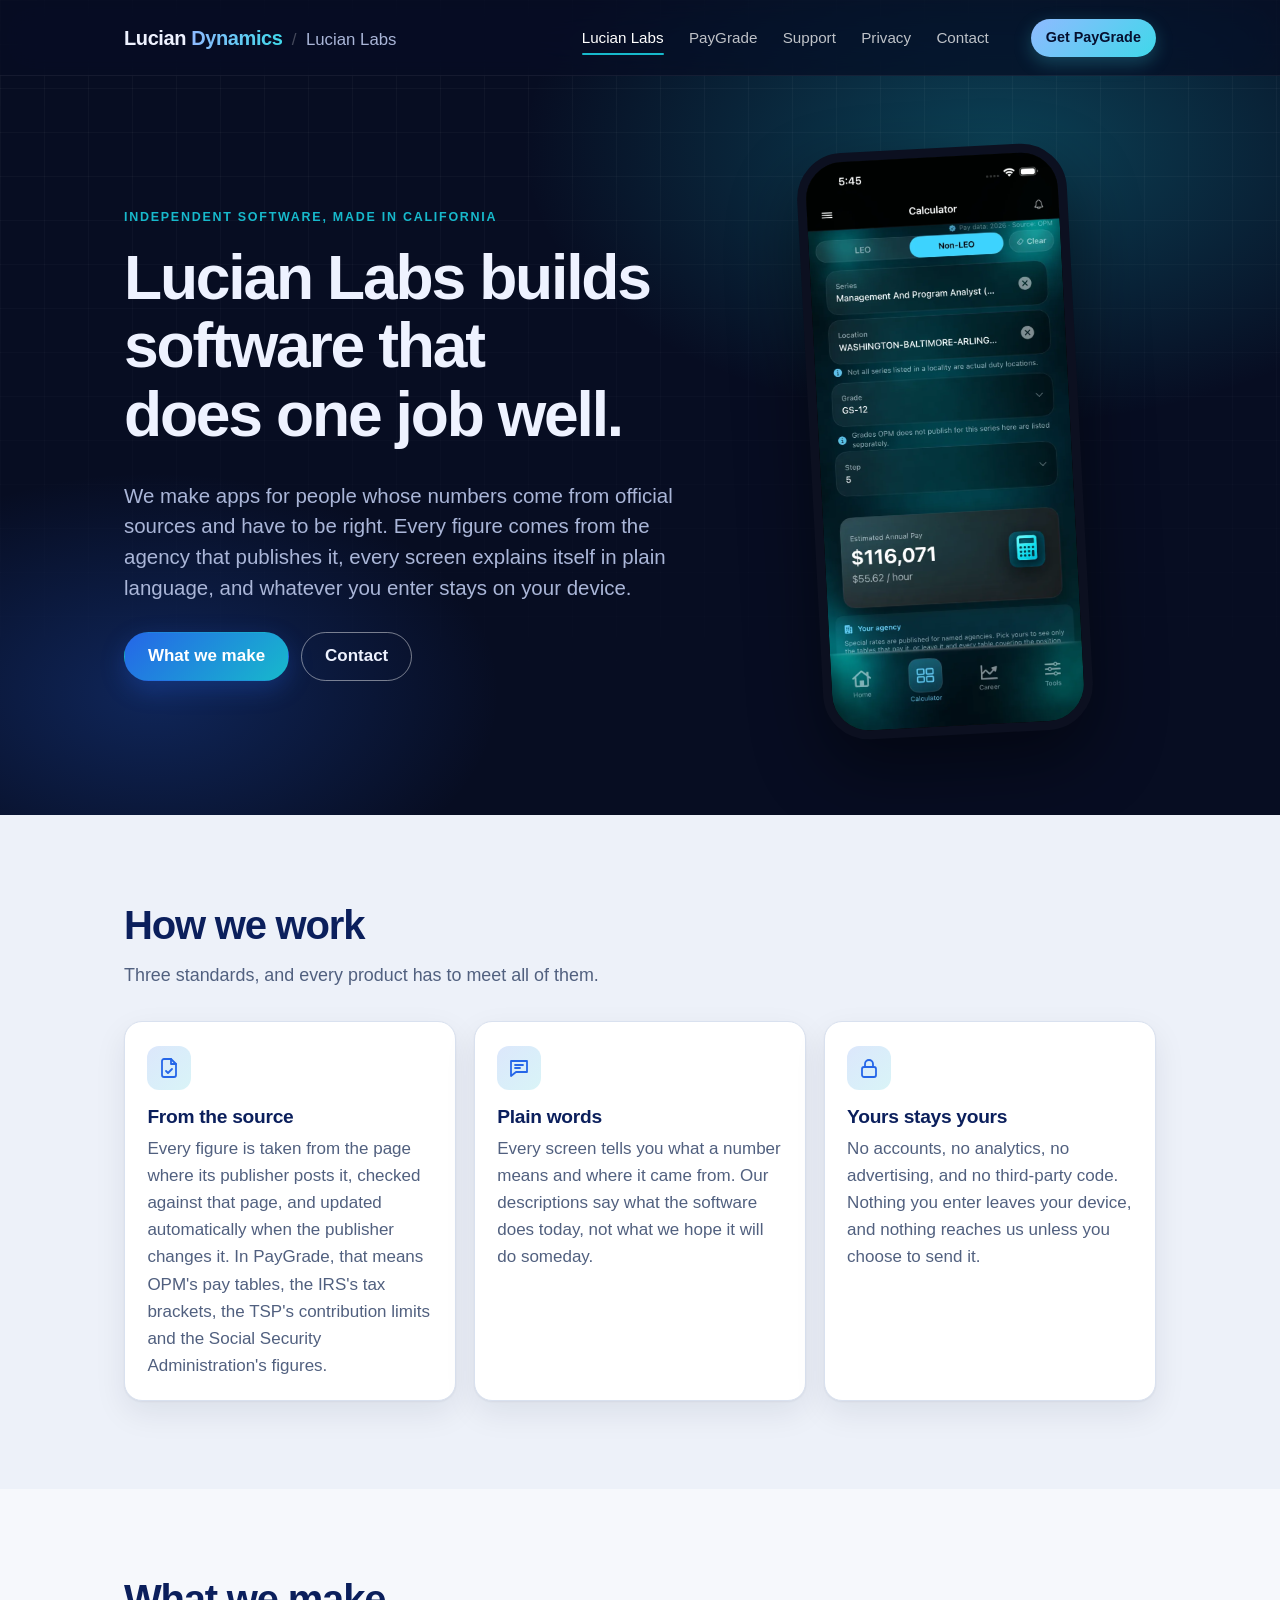
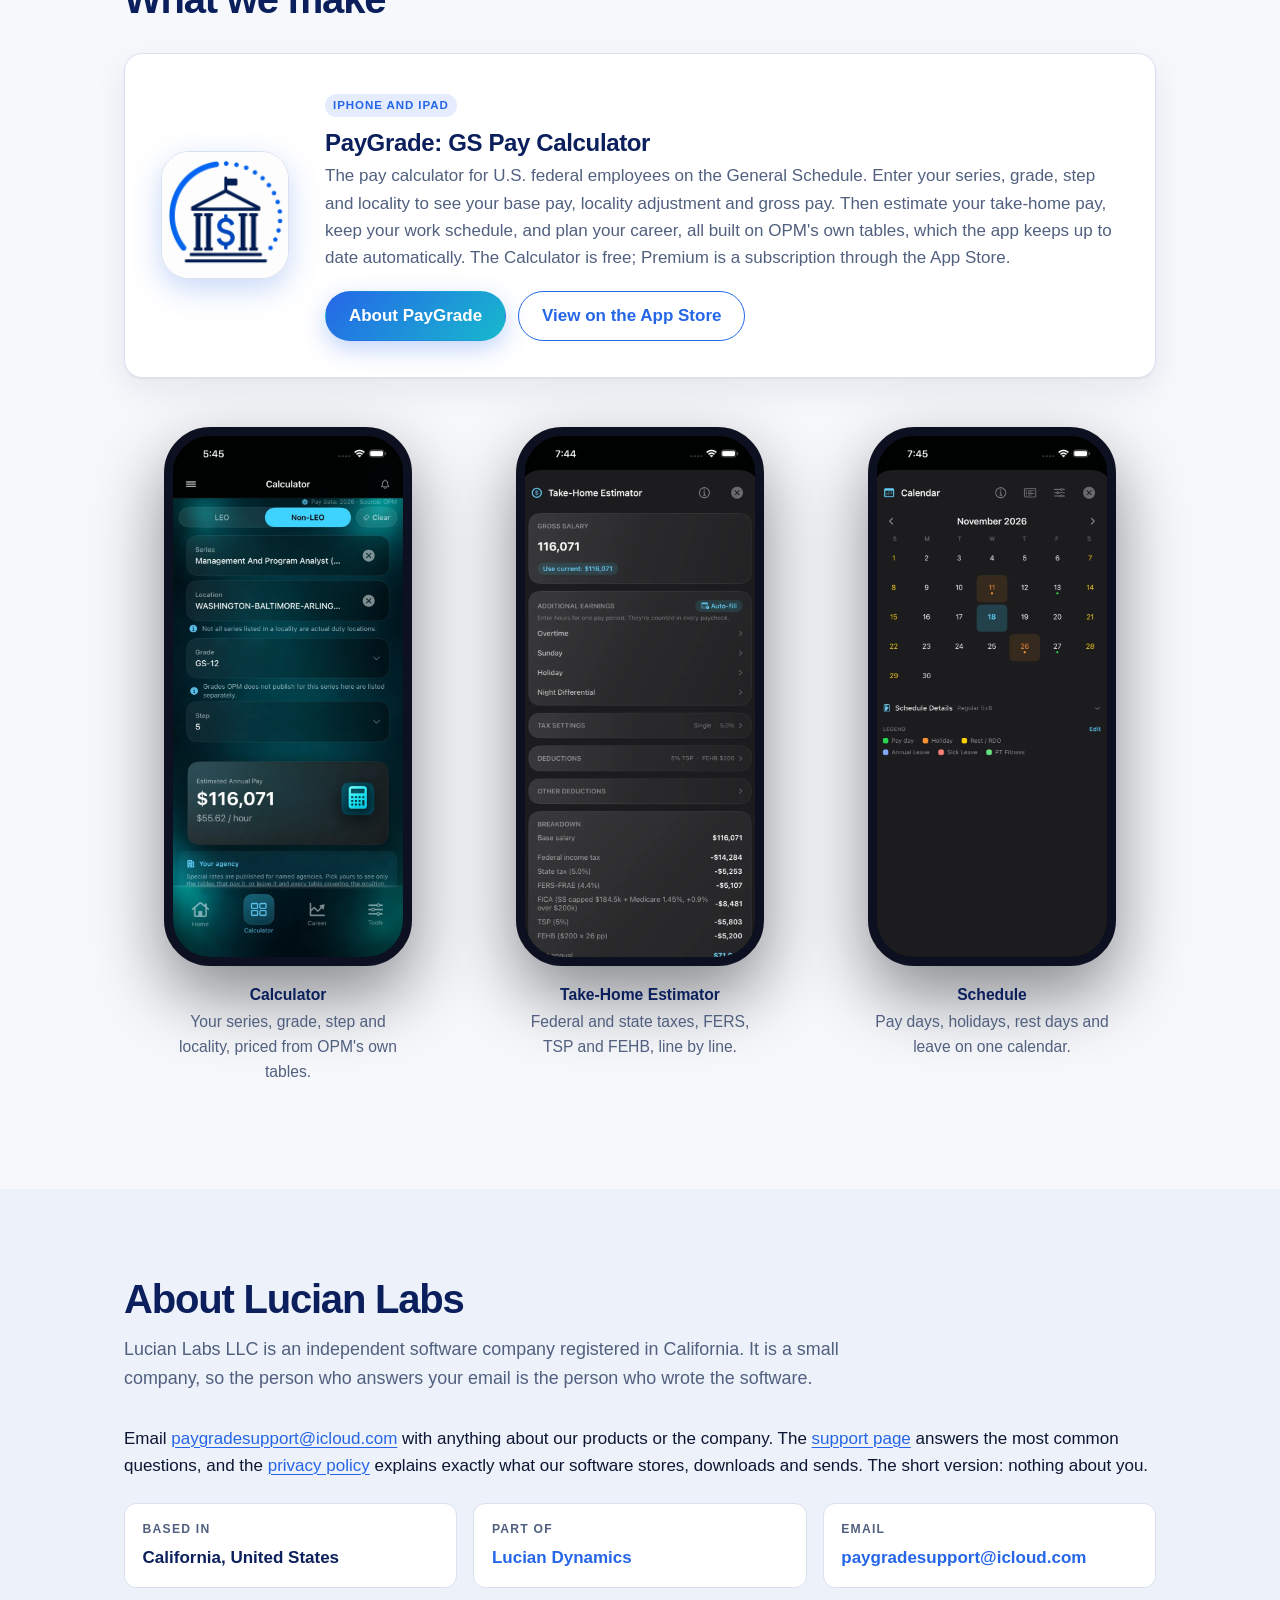
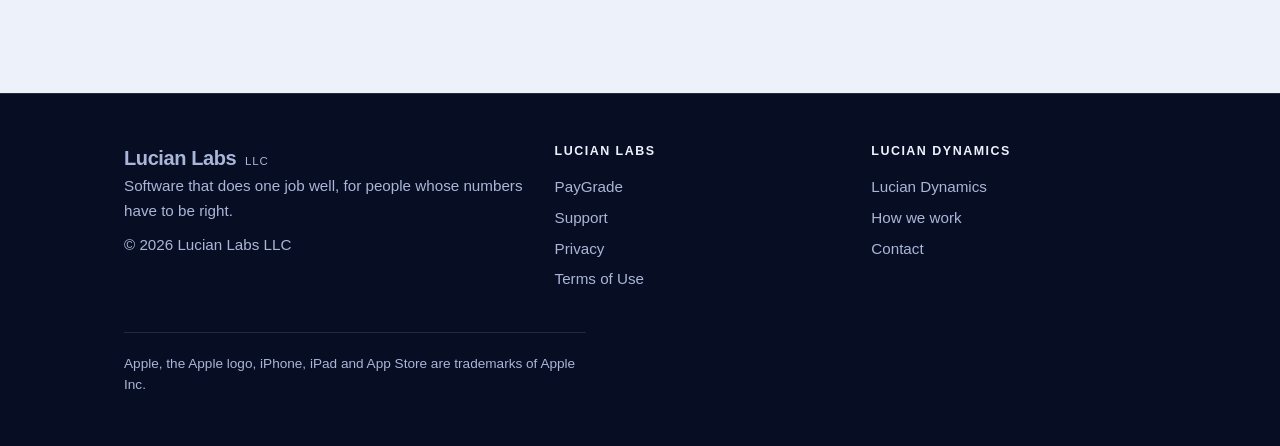
==== commit 7457e27e: "The copy, edited for plain, natural English Every title, description and sentence reread and reworde" ====
--- a/labs/index.html
+++ b/labs/index.html
@@ -4,7 +4,7 @@
 <meta charset="utf-8">
 <meta name="viewport" content="width=device-width, initial-scale=1">
 <title>Lucian Labs LLC</title>
-<meta name="description" content="Lucian Labs LLC is a small independent software company in California. It builds software that takes its figures from the source, says things in plain words, and keeps your data on your device. Its first app is PayGrade, the GS pay calculator for U.S. federal employees.">
+<meta name="description" content="Lucian Labs LLC is a small, independent software company in California. Its software takes every figure from its official source, explains itself in plain language, and keeps your data on your device. Its first app is PayGrade, the GS pay calculator for U.S. federal employees.">
 <meta name="color-scheme" content="light dark">
 <meta name="theme-color" content="#070d22">
 <link rel="stylesheet" href="../site.css">
@@ -38,8 +38,8 @@
     <div class="wrap split">
       <div>
         <span class="eyebrow">Independent software, made in California</span>
-        <h1>Lucian Labs builds software that does one job carefully.</h1>
-        <p class="lead">We make apps for people whose numbers come from an official source and have to be right. Our figures come from the agency that publishes them, our screens say things in plain words, and what you enter stays on your device.</p>
+        <h1>Lucian Labs builds software that does one job well.</h1>
+        <p class="lead">We make apps for people whose numbers come from official sources and have to be right. Every figure comes from the agency that publishes it, every screen explains itself in plain language, and whatever you enter stays on your device.</p>
         <div class="actions">
           <a class="button" href="#products">What we make</a>
           <a class="button secondary" href="#contact">Contact</a>
@@ -55,23 +55,23 @@
     <div class="wrap">
       <div class="section-head">
         <h2>How we work</h2>
-        <p>Three rules, and every product has to keep all of them.</p>
+        <p>Three standards, and every product has to meet all of them.</p>
       </div>
       <div class="grid three">
         <article class="card">
           <div class="icon"><svg viewBox="0 0 24 24" aria-hidden="true"><path d="M14 3H7a2 2 0 0 0-2 2v14a2 2 0 0 0 2 2h10a2 2 0 0 0 2-2V8z"/><path d="M14 3v5h5"/><path d="m9 15 2 2 4-4"/></svg></div>
           <h3>From the source</h3>
-          <p>Every figure is taken from the page its publisher puts it on, checked against that page, and updates itself when the publisher's figure changes. In PayGrade that means OPM's pay tables, the IRS's brackets, the TSP's limits and the SSA's figures.</p>
+          <p>Every figure is taken from the page where its publisher posts it, checked against that page, and updated automatically when the publisher changes it. In PayGrade, that means OPM's pay tables, the IRS's tax brackets, the TSP's contribution limits and the Social Security Administration's figures.</p>
         </article>
         <article class="card">
           <div class="icon"><svg viewBox="0 0 24 24" aria-hidden="true"><path d="M4 5h16v11H9l-5 4z"/><path d="M8 9h8M8 12h5"/></svg></div>
           <h3>Plain words</h3>
-          <p>A screen says what a number is and where it came from. Our descriptions say what the software does today, not what we hope it will do next year.</p>
+          <p>Every screen tells you what a number means and where it came from. Our descriptions say what the software does today, not what we hope it will do someday.</p>
         </article>
         <article class="card">
           <div class="icon"><svg viewBox="0 0 24 24" aria-hidden="true"><rect x="5" y="11" width="14" height="10" rx="2"/><path d="M8 11V8a4 4 0 0 1 8 0v3"/></svg></div>
           <h3>Yours stays yours</h3>
-          <p>No accounts, no analytics, no advertising and no third-party code. Nothing you enter leaves your device, and nothing reaches us unless you send it yourself.</p>
+          <p>No accounts, no analytics, no advertising, and no third-party code. Nothing you enter leaves your device, and nothing reaches us unless you choose to send it.</p>
         </article>
       </div>
     </div>
@@ -87,7 +87,7 @@
         <div>
           <span class="tag">iPhone and iPad</span>
           <h3>PayGrade: GS Pay Calculator</h3>
-          <p>The pay calculator for U.S. federal employees on the General Schedule. Enter your series, grade, step and locality to see your base pay, locality adjustment and gross pay, estimate what you take home, keep your work schedule and plan your career, all from OPM's own tables, which the app keeps current by itself. For iPhone and iPad. The Calculator is free; Premium is a subscription through the App Store.</p>
+          <p>The pay calculator for U.S. federal employees on the General Schedule. Enter your series, grade, step and locality to see your base pay, locality adjustment and gross pay. Then estimate your take-home pay, keep your work schedule, and plan your career, all built on OPM's own tables, which the app keeps up to date automatically. The Calculator is free; Premium is a subscription through the App Store.</p>
           <div class="actions">
             <a class="button" href="paygrade.html">About PayGrade</a>
             <a class="button secondary" href="https://apps.apple.com/app/id6770016239">View on the App Store</a>
@@ -97,11 +97,11 @@
       <div class="gallery">
         <figure class="shot">
           <div class="phone"><img src="shots/calculator.webp" width="720" height="1564" loading="lazy" alt="The Calculator screen: series, location, grade and step, and the estimated annual pay."></div>
-          <figcaption><b>Calculator</b> Series, grade, step and locality, from OPM's own tables.</figcaption>
+          <figcaption><b>Calculator</b> Your series, grade, step and locality, priced from OPM's own tables.</figcaption>
         </figure>
         <figure class="shot">
           <div class="phone"><img src="shots/takehome.webp" width="720" height="1564" loading="lazy" alt="The Take-Home Estimator: gross salary, additional earnings, tax settings, deductions and the breakdown of federal tax, state tax, FERS, FICA, TSP and FEHB."></div>
-          <figcaption><b>Take-Home Estimator</b> Federal and state tax, FERS, TSP and FEHB, line by line.</figcaption>
+          <figcaption><b>Take-Home Estimator</b> Federal and state taxes, FERS, TSP and FEHB, line by line.</figcaption>
         </figure>
         <figure class="shot">
           <div class="phone"><img src="shots/schedule.webp" width="720" height="1564" loading="lazy" alt="The Schedule calendar for November 2026 with pay days, holidays and rest days marked, and the legend below it."></div>
@@ -115,9 +115,9 @@
     <div class="wrap">
       <div class="section-head">
         <h2>About Lucian Labs</h2>
-        <p>Lucian Labs LLC is an independent software company registered in California, United States. It is a small company, so the person who answers your email is the person who wrote the software.</p>
+        <p>Lucian Labs LLC is an independent software company registered in California. It is a small company, so the person who answers your email is the person who wrote the software.</p>
       </div>
-      <p>Email <a href="mailto:paygradesupport@icloud.com">paygradesupport@icloud.com</a> for anything about our products or the company. The <a href="support.html">support page</a> answers the common questions, and the <a href="privacy.html">privacy policy</a> says exactly what our software keeps, fetches and sends, which is nothing about you.</p>
+      <p>Email <a href="mailto:paygradesupport@icloud.com">paygradesupport@icloud.com</a> with anything about our products or the company. The <a href="support.html">support page</a> answers the most common questions, and the <a href="privacy.html">privacy policy</a> explains exactly what our software stores, downloads and sends. The short version: nothing about you.</p>
       <dl class="facts">
         <div><dt>Based in</dt><dd>California, United States</dd></div>
         <div><dt>Part of</dt><dd><a href="../">Lucian Dynamics</a></dd></div>
@@ -135,7 +135,7 @@
         <a class="wordmark" href="./">
           Lucian Labs <small>LLC</small>
         </a>
-        <p>Software that does one job carefully, for people whose numbers have to be right.</p>
+        <p>Software that does one job well, for people whose numbers have to be right.</p>
         <p>© 2026 Lucian Labs LLC</p>
       </div>
       <div>
